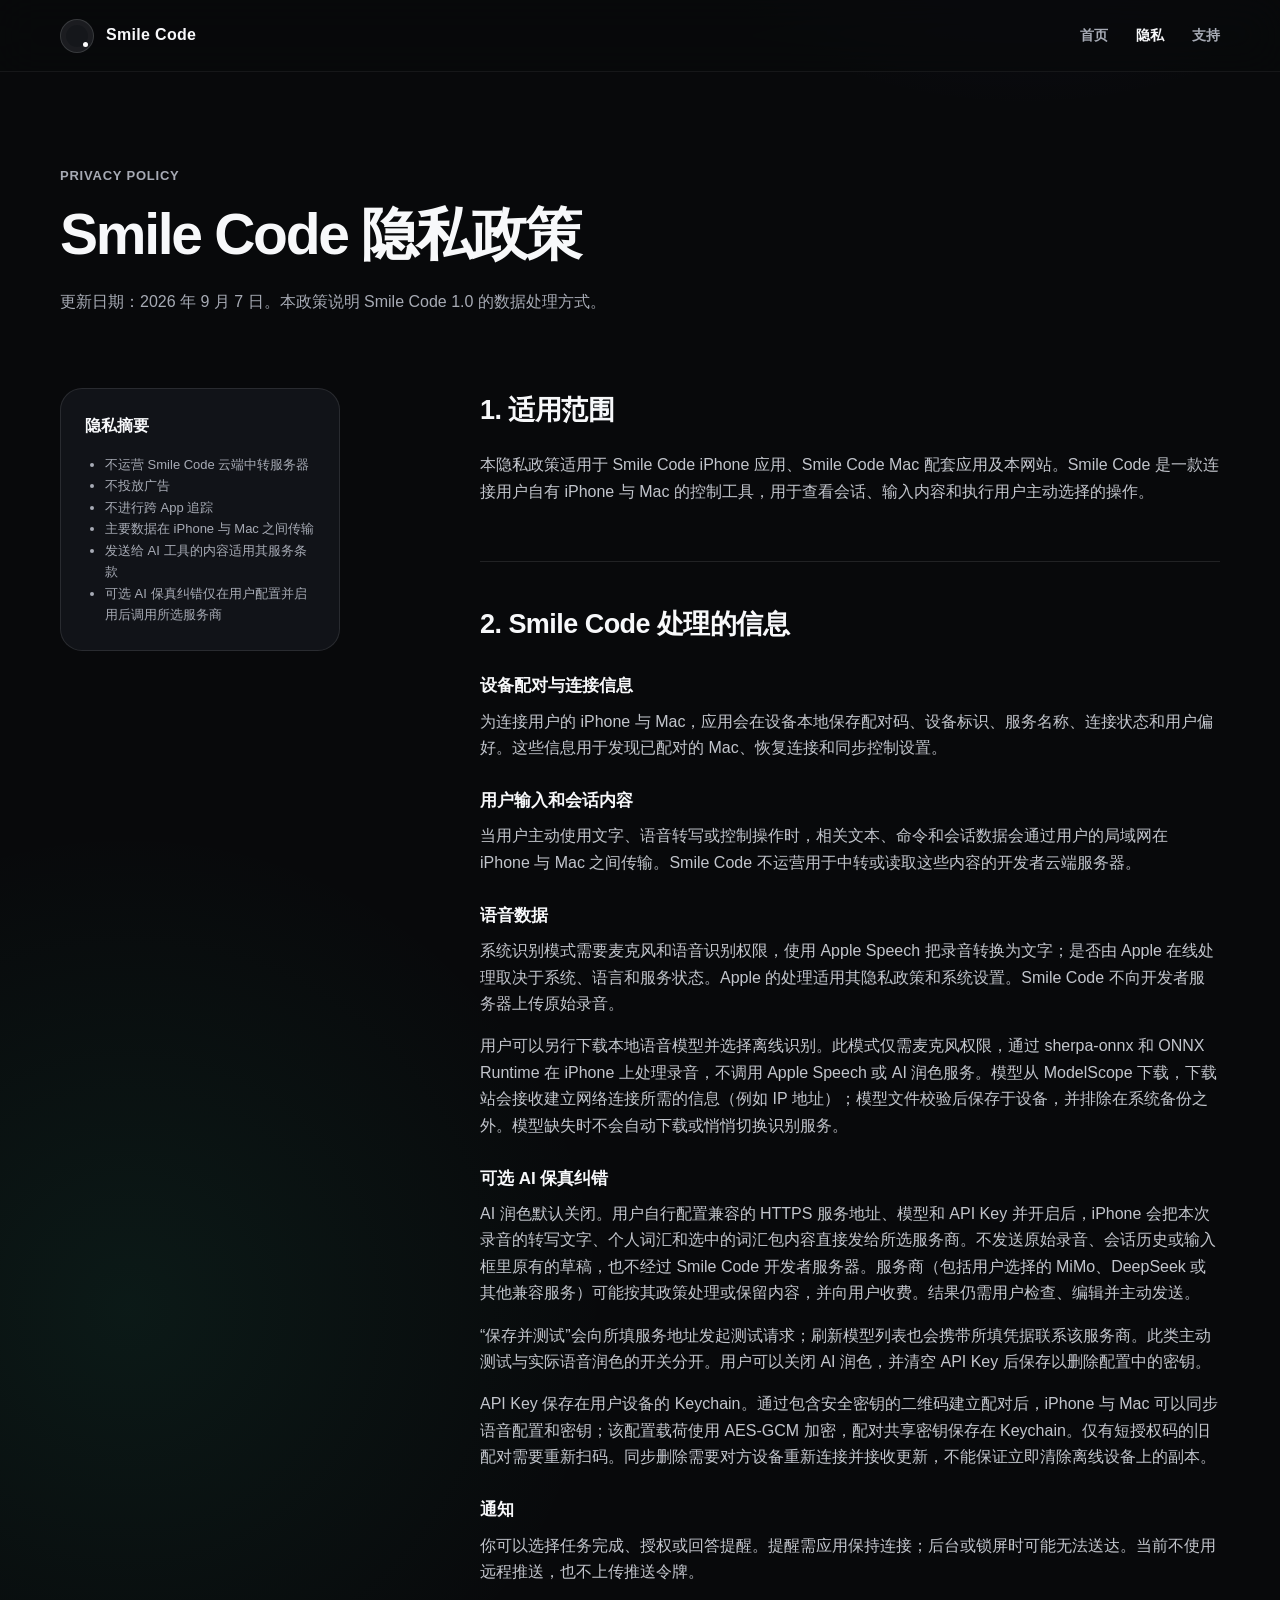
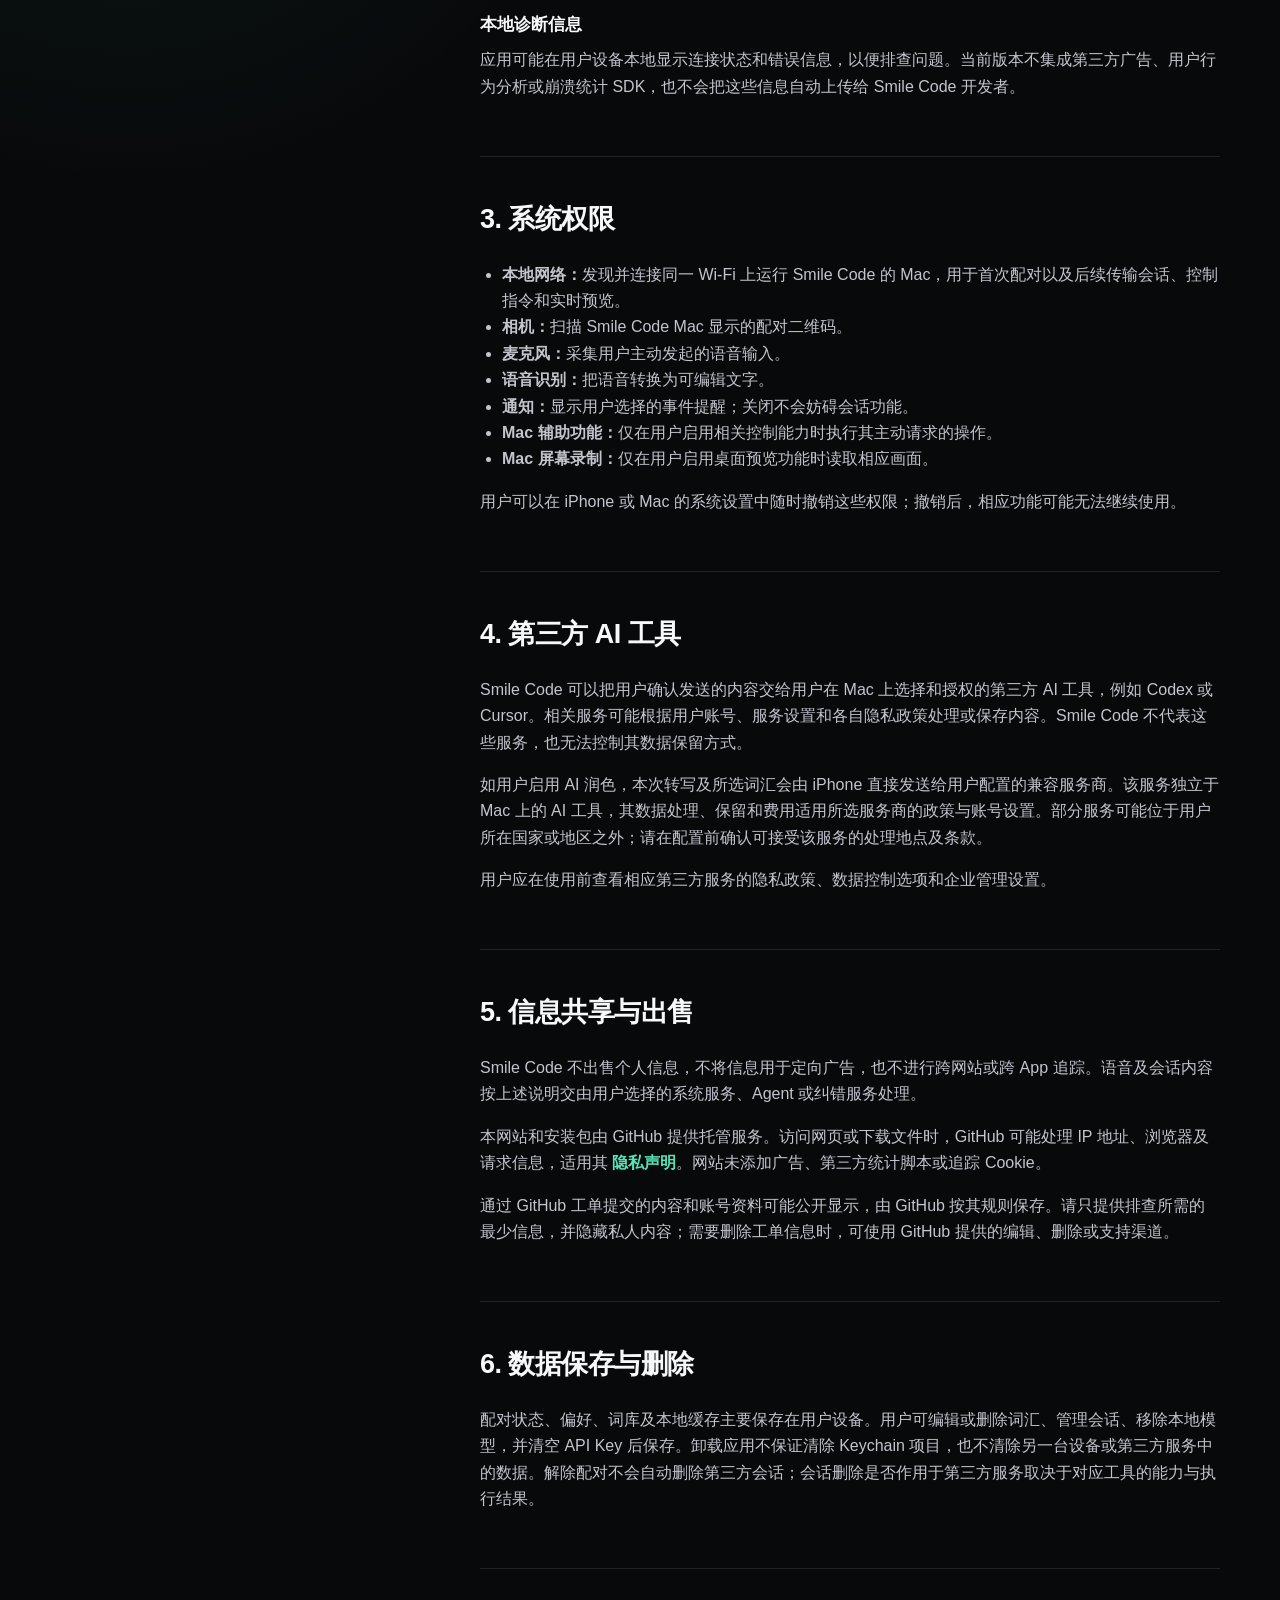
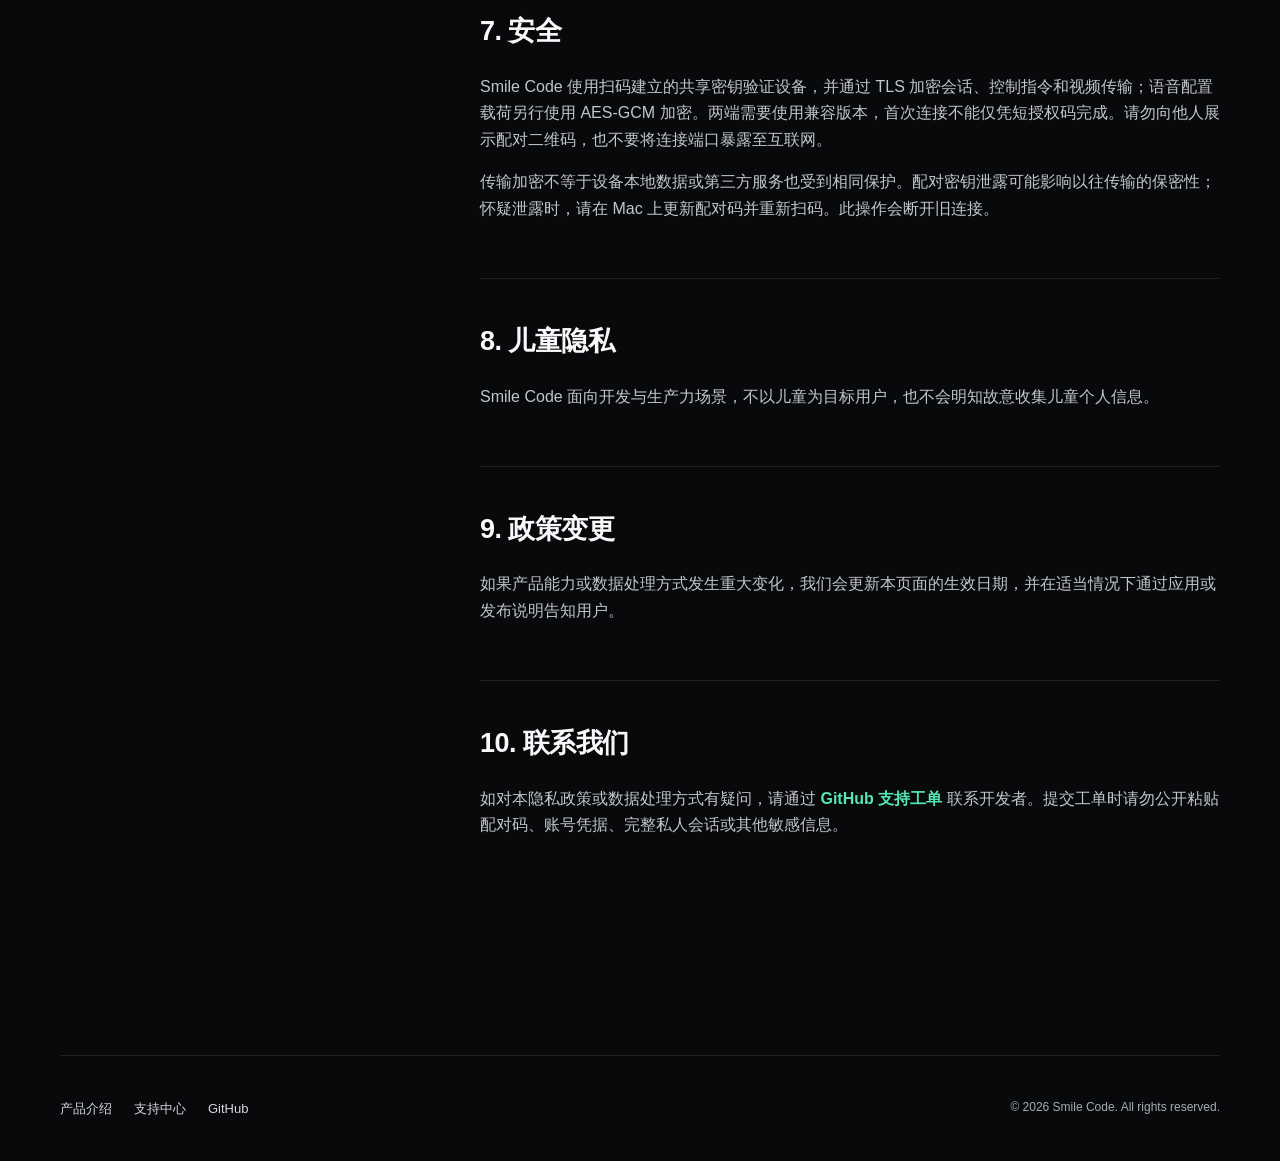
==== docs/privacy.html @ 8d77c3ab "Initialize website and installer distribution only" ====
<!doctype html>
<html lang="zh-CN">
<head>
  <meta charset="utf-8">
  <meta name="viewport" content="width=device-width, initial-scale=1">
  <meta name="description" content="Smile Code 隐私政策。">
  <meta name="theme-color" content="#0a0b0d">
  <title>隐私政策｜Smile Code</title>
  <link rel="stylesheet" href="./styles.css">
</head>
<body>
  <header class="site-header">
    <a class="brand" href="./" aria-label="Smile Code 首页">
      <span class="brand-mark" aria-hidden="true"><span></span></span>
      <span>Smile Code</span>
    </a>
    <nav aria-label="主要导航">
      <a href="./">首页</a>
      <a aria-current="page" href="./privacy.html">隐私</a>
      <a href="./support.html">支持</a>
    </nav>
  </header>

  <main class="document shell">
    <div class="document-heading">
      <span class="eyebrow">Privacy Policy</span>
      <h1>Smile Code 隐私政策</h1>
      <p>更新日期：2026 年 9 月 7 日。本政策说明 Smile Code 1.0 的数据处理方式。</p>
    </div>

    <div class="document-layout">
      <aside class="document-summary">
        <strong>隐私摘要</strong>
        <ul>
          <li>不运营 Smile Code 云端中转服务器</li>
          <li>不投放广告</li>
          <li>不进行跨 App 追踪</li>
          <li>主要数据在 iPhone 与 Mac 之间传输</li>
          <li>发送给 AI 工具的内容适用其服务条款</li>
          <li>可选 AI 保真纠错仅在用户配置并启用后调用所选服务商</li>
        </ul>
      </aside>

      <article class="document-content">
        <section>
          <h2>1. 适用范围</h2>
          <p>本隐私政策适用于 Smile Code iPhone 应用、Smile Code Mac 配套应用及本网站。Smile Code 是一款连接用户自有 iPhone 与 Mac 的控制工具，用于查看会话、输入内容和执行用户主动选择的操作。</p>
        </section>

        <section>
          <h2>2. Smile Code 处理的信息</h2>
          <h3>设备配对与连接信息</h3>
          <p>为连接用户的 iPhone 与 Mac，应用会在设备本地保存配对码、设备标识、服务名称、连接状态和用户偏好。这些信息用于发现已配对的 Mac、恢复连接和同步控制设置。</p>

          <h3>用户输入和会话内容</h3>
          <p>当用户主动使用文字、语音转写或控制操作时，相关文本、命令和会话数据会通过用户的局域网在 iPhone 与 Mac 之间传输。Smile Code 不运营用于中转或读取这些内容的开发者云端服务器。</p>

          <h3>语音数据</h3>
          <p>系统识别模式需要麦克风和语音识别权限，使用 Apple Speech 把录音转换为文字；是否由 Apple 在线处理取决于系统、语言和服务状态。Apple 的处理适用其隐私政策和系统设置。Smile Code 不向开发者服务器上传原始录音。</p>
          <p>用户可以另行下载本地语音模型并选择离线识别。此模式仅需麦克风权限，通过 sherpa-onnx 和 ONNX Runtime 在 iPhone 上处理录音，不调用 Apple Speech 或 AI 润色服务。模型从 ModelScope 下载，下载站会接收建立网络连接所需的信息（例如 IP 地址）；模型文件校验后保存于设备，并排除在系统备份之外。模型缺失时不会自动下载或悄悄切换识别服务。</p>

          <h3>可选 AI 保真纠错</h3>
          <p>AI 润色默认关闭。用户自行配置兼容的 HTTPS 服务地址、模型和 API Key 并开启后，iPhone 会把本次录音的转写文字、个人词汇和选中的词汇包内容直接发给所选服务商。不发送原始录音、会话历史或输入框里原有的草稿，也不经过 Smile Code 开发者服务器。服务商（包括用户选择的 MiMo、DeepSeek 或其他兼容服务）可能按其政策处理或保留内容，并向用户收费。结果仍需用户检查、编辑并主动发送。</p>
          <p>“保存并测试”会向所填服务地址发起测试请求；刷新模型列表也会携带所填凭据联系该服务商。此类主动测试与实际语音润色的开关分开。用户可以关闭 AI 润色，并清空 API Key 后保存以删除配置中的密钥。</p>
          <p>API Key 保存在用户设备的 Keychain。通过包含安全密钥的二维码建立配对后，iPhone 与 Mac 可以同步语音配置和密钥；该配置载荷使用 AES-GCM 加密，配对共享密钥保存在 Keychain。仅有短授权码的旧配对需要重新扫码。同步删除需要对方设备重新连接并接收更新，不能保证立即清除离线设备上的副本。</p>

          <h3>通知</h3>
          <p>你可以选择任务完成、授权或回答提醒。提醒需应用保持连接；后台或锁屏时可能无法送达。当前不使用远程推送，也不上传推送令牌。</p>

          <h3>本地诊断信息</h3>
          <p>应用可能在用户设备本地显示连接状态和错误信息，以便排查问题。当前版本不集成第三方广告、用户行为分析或崩溃统计 SDK，也不会把这些信息自动上传给 Smile Code 开发者。</p>
        </section>

        <section>
          <h2>3. 系统权限</h2>
          <ul>
            <li><strong>本地网络：</strong>发现并连接同一 Wi-Fi 上运行 Smile Code 的 Mac，用于首次配对以及后续传输会话、控制指令和实时预览。</li>
            <li><strong>相机：</strong>扫描 Smile Code Mac 显示的配对二维码。</li>
            <li><strong>麦克风：</strong>采集用户主动发起的语音输入。</li>
            <li><strong>语音识别：</strong>把语音转换为可编辑文字。</li>
            <li><strong>通知：</strong>显示用户选择的事件提醒；关闭不会妨碍会话功能。</li>
            <li><strong>Mac 辅助功能：</strong>仅在用户启用相关控制能力时执行其主动请求的操作。</li>
            <li><strong>Mac 屏幕录制：</strong>仅在用户启用桌面预览功能时读取相应画面。</li>
          </ul>
          <p>用户可以在 iPhone 或 Mac 的系统设置中随时撤销这些权限；撤销后，相应功能可能无法继续使用。</p>
        </section>

        <section>
          <h2>4. 第三方 AI 工具</h2>
          <p>Smile Code 可以把用户确认发送的内容交给用户在 Mac 上选择和授权的第三方 AI 工具，例如 Codex 或 Cursor。相关服务可能根据用户账号、服务设置和各自隐私政策处理或保存内容。Smile Code 不代表这些服务，也无法控制其数据保留方式。</p>
          <p>如用户启用 AI 润色，本次转写及所选词汇会由 iPhone 直接发送给用户配置的兼容服务商。该服务独立于 Mac 上的 AI 工具，其数据处理、保留和费用适用所选服务商的政策与账号设置。部分服务可能位于用户所在国家或地区之外；请在配置前确认可接受该服务的处理地点及条款。</p>
          <p>用户应在使用前查看相应第三方服务的隐私政策、数据控制选项和企业管理设置。</p>
        </section>

        <section>
          <h2>5. 信息共享与出售</h2>
          <p>Smile Code 不出售个人信息，不将信息用于定向广告，也不进行跨网站或跨 App 追踪。语音及会话内容按上述说明交由用户选择的系统服务、Agent 或纠错服务处理。</p>
          <p>本网站和安装包由 GitHub 提供托管服务。访问网页或下载文件时，GitHub 可能处理 IP 地址、浏览器及请求信息，适用其 <a href="https://docs.github.com/en/site-policy/privacy-policies/github-general-privacy-statement">隐私声明</a>。网站未添加广告、第三方统计脚本或追踪 Cookie。</p>
          <p>通过 GitHub 工单提交的内容和账号资料可能公开显示，由 GitHub 按其规则保存。请只提供排查所需的最少信息，并隐藏私人内容；需要删除工单信息时，可使用 GitHub 提供的编辑、删除或支持渠道。</p>
        </section>

        <section>
          <h2>6. 数据保存与删除</h2>
          <p>配对状态、偏好、词库及本地缓存主要保存在用户设备。用户可编辑或删除词汇、管理会话、移除本地模型，并清空 API Key 后保存。卸载应用不保证清除 Keychain 项目，也不清除另一台设备或第三方服务中的数据。解除配对不会自动删除第三方会话；会话删除是否作用于第三方服务取决于对应工具的能力与执行结果。</p>
        </section>

        <section>
          <h2>7. 安全</h2>
          <p>Smile Code 使用扫码建立的共享密钥验证设备，并通过 TLS 加密会话、控制指令和视频传输；语音配置载荷另行使用 AES-GCM 加密。两端需要使用兼容版本，首次连接不能仅凭短授权码完成。请勿向他人展示配对二维码，也不要将连接端口暴露至互联网。</p>
          <p>传输加密不等于设备本地数据或第三方服务也受到相同保护。配对密钥泄露可能影响以往传输的保密性；怀疑泄露时，请在 Mac 上更新配对码并重新扫码。此操作会断开旧连接。</p>
        </section>

        <section>
          <h2>8. 儿童隐私</h2>
          <p>Smile Code 面向开发与生产力场景，不以儿童为目标用户，也不会明知故意收集儿童个人信息。</p>
        </section>

        <section>
          <h2>9. 政策变更</h2>
          <p>如果产品能力或数据处理方式发生重大变化，我们会更新本页面的生效日期，并在适当情况下通过应用或发布说明告知用户。</p>
        </section>

        <section>
          <h2>10. 联系我们</h2>
          <p>如对本隐私政策或数据处理方式有疑问，请通过 <a href="https://github.com/TanHuoo/SmileVibe/issues/new">GitHub 支持工单</a> 联系开发者。提交工单时请勿公开粘贴配对码、账号凭据、完整私人会话或其他敏感信息。</p>
        </section>
      </article>
    </div>
  </main>

  <footer class="site-footer shell compact-footer">
    <div class="footer-links">
      <a href="./">产品介绍</a>
      <a href="./support.html">支持中心</a>
      <a href="https://github.com/TanHuoo/SmileVibe">GitHub</a>
    </div>
    <p class="copyright">© 2026 Smile Code. All rights reserved.</p>
  </footer>
</body>
</html>
---- docs/styles.css ----
:root {
  color-scheme: dark;
  --bg: #08090b;
  --surface: #111318;
  --surface-strong: #171a20;
  --line: rgba(255, 255, 255, 0.10);
  --text: #f7f8fa;
  --muted: #a7abb5;
  --accent: #55e5b5;
  --accent-strong: #2fcf99;
  --violet: #8b6cff;
  --max-width: 1160px;
}

* {
  box-sizing: border-box;
}

html {
  scroll-behavior: smooth;
}

body {
  margin: 0;
  min-width: 320px;
  background:
    radial-gradient(circle at 80% -10%, rgba(101, 76, 255, 0.16), transparent 34rem),
    radial-gradient(circle at 10% 30%, rgba(52, 220, 167, 0.08), transparent 30rem),
    var(--bg);
  color: var(--text);
  font-family: -apple-system, BlinkMacSystemFont, "SF Pro Display", "PingFang SC", "Helvetica Neue", sans-serif;
  line-height: 1.65;
  -webkit-font-smoothing: antialiased;
}

a {
  color: inherit;
  text-decoration: none;
}

a:focus-visible,
button:focus-visible,
summary:focus-visible {
  outline: 3px solid rgba(85, 229, 181, 0.65);
  outline-offset: 4px;
}

.shell {
  width: min(calc(100% - 40px), var(--max-width));
  margin-inline: auto;
}

.site-header {
  position: sticky;
  z-index: 20;
  top: 0;
  display: flex;
  align-items: center;
  justify-content: space-between;
  min-height: 72px;
  padding: 0 max(24px, calc((100vw - var(--max-width)) / 2));
  border-bottom: 1px solid rgba(255, 255, 255, 0.06);
  background: rgba(8, 9, 11, 0.78);
  backdrop-filter: blur(20px) saturate(140%);
}

.brand {
  display: inline-flex;
  align-items: center;
  gap: 12px;
  font-size: 16px;
  font-weight: 760;
  letter-spacing: 0.02em;
}

.brand-mark {
  position: relative;
  width: 34px;
  height: 34px;
  border: 1px solid rgba(255, 255, 255, 0.15);
  border-radius: 50%;
  background: #15171b;
  box-shadow: inset 0 0 0 5px rgba(255, 255, 255, 0.025);
}

.brand-mark span {
  position: absolute;
  right: 5px;
  bottom: 5px;
  width: 5px;
  height: 5px;
  border-radius: 50%;
  background: white;
}

nav {
  display: flex;
  align-items: center;
  gap: 28px;
}

nav a {
  color: var(--muted);
  font-size: 14px;
  font-weight: 620;
}

nav a:hover,
nav a[aria-current="page"] {
  color: var(--text);
}

.hero {
  display: grid;
  grid-template-columns: minmax(0, 1.1fr) minmax(360px, 0.9fr);
  align-items: center;
  gap: 8vw;
  min-height: calc(100vh - 72px);
  padding-block: 90px;
}

.eyebrow {
  display: inline-flex;
  align-items: center;
  gap: 9px;
  color: var(--muted);
  font-size: 13px;
  font-weight: 720;
  letter-spacing: 0.06em;
  text-transform: uppercase;
}

.status-dot {
  width: 8px;
  height: 8px;
  border-radius: 50%;
  background: var(--accent);
  box-shadow: 0 0 20px var(--accent);
}

h1,
h2,
h3,
p {
  margin-top: 0;
}

.hero h1 {
  margin: 28px 0 26px;
  font-size: clamp(44px, 5.3vw, 72px);
  line-height: 1.04;
  letter-spacing: -0.055em;
}

.hero h1 span {
  display: block;
}

.hero h1 .hero-line {
  color: var(--text);
  white-space: nowrap;
}

.hero h1 .hero-accent {
  background: linear-gradient(110deg, #ffffff 15%, #9fa5ff 48%, #55e5b5 90%);
  -webkit-background-clip: text;
  background-clip: text;
  color: transparent;
}

.lead {
  max-width: 650px;
  color: #c4c7cf;
  font-size: clamp(18px, 2.2vw, 23px);
  line-height: 1.65;
}

.actions {
  display: flex;
  flex-wrap: wrap;
  gap: 12px;
  margin: 36px 0 28px;
}

.button {
  display: inline-flex;
  min-height: 48px;
  align-items: center;
  justify-content: center;
  padding: 0 22px;
  border: 1px solid var(--line);
  border-radius: 999px;
  font-size: 14px;
  font-weight: 750;
  transition: transform 160ms ease, background 160ms ease, border-color 160ms ease;
}

.button:hover {
  transform: translateY(-2px);
}

.button.primary {
  border-color: var(--accent);
  background: var(--accent);
  color: #06110d;
}

.button.primary:hover {
  background: #76efc9;
}

.button.secondary {
  background: rgba(255, 255, 255, 0.045);
}

.button.secondary:hover {
  border-color: rgba(255, 255, 255, 0.24);
  background: rgba(255, 255, 255, 0.075);
}

.requirements {
  display: flex;
  flex-wrap: wrap;
  gap: 10px;
}

.requirements span {
  padding: 6px 11px;
  border: 1px solid var(--line);
  border-radius: 999px;
  color: var(--muted);
  font-size: 12px;
}

.controller-visual {
  position: relative;
  display: grid;
  min-height: 620px;
  overflow: hidden;
  place-items: center;
}

.controller-visual::before {
  position: absolute;
  width: 460px;
  height: 460px;
  border-radius: 50%;
  background: rgba(85, 229, 181, 0.12);
  content: "";
  filter: blur(90px);
}

.screen-card {
  position: absolute;
  z-index: 3;
  top: 26px;
  width: min(100%, 380px);
  min-height: 178px;
  padding: 30px;
  border: 1px solid rgba(255, 255, 255, 0.13);
  border-radius: 44px;
  background:
    radial-gradient(circle at 80% 20%, rgba(91, 74, 210, 0.35), transparent 55%),
    #08090c;
  box-shadow: 0 35px 90px rgba(0, 0, 0, 0.48);
}

.screen-label {
  display: block;
  margin-bottom: 13px;
  color: var(--accent);
  font-size: 11px;
  font-weight: 800;
  letter-spacing: 0.22em;
}

.screen-card strong {
  display: block;
  font-size: 25px;
}

.screen-card p {
  margin: 21px 0 0;
  padding: 13px 18px;
  border: 1px solid rgba(255, 255, 255, 0.08);
  border-radius: 999px;
  background: rgba(255, 255, 255, 0.08);
  color: #aeb2bd;
}

.wheel {
  position: absolute;
  right: 50%;
  bottom: 30px;
  width: 390px;
  max-width: 92vw;
  aspect-ratio: 1;
  transform: translateX(50%);
  border: 1px solid rgba(255, 255, 255, 0.13);
  border-radius: 50%;
  background:
    radial-gradient(circle at 35% 25%, rgba(255, 255, 255, 0.055), transparent 42%),
    #15171a;
  box-shadow: 0 38px 90px rgba(0, 0, 0, 0.52), inset 0 0 0 1px rgba(255, 255, 255, 0.025);
}

.wheel-label {
  position: absolute;
  top: 19%;
  left: 50%;
  transform: translateX(-50%);
  font-size: 18px;
  font-weight: 820;
  letter-spacing: 0.08em;
}

.wheel-key,
.wheel-center {
  position: absolute;
  display: grid;
  place-items: center;
}

.wheel-key {
  width: 52px;
  height: 52px;
  border-radius: 50%;
  background: rgba(0, 0, 0, 0.24);
  font-size: 34px;
  font-weight: 500;
}

.key-top {
  top: 31%;
  left: 50%;
  transform: translateX(-50%);
}

.key-left {
  top: 49%;
  left: 16%;
}

.key-right {
  top: 49%;
  right: 16%;
}

.key-bottom {
  bottom: 11%;
  left: 50%;
  transform: translateX(-50%) rotate(-8deg);
  background: transparent;
  font-size: 31px;
}

.wheel-center {
  top: 50%;
  left: 50%;
  width: 116px;
  height: 116px;
  transform: translate(-50%, -36%);
  border-radius: 50%;
  background: #030405;
  box-shadow: 0 12px 28px rgba(0, 0, 0, 0.5);
  font-size: 46px;
}

.wheel-dot {
  position: absolute;
  right: 12%;
  bottom: 22%;
  width: 7px;
  height: 7px;
  border-radius: 50%;
  background: white;
}

.section {
  padding-block: 110px;
}

.section-heading {
  max-width: 720px;
  margin-bottom: 48px;
}

.section h2,
.cta h2,
.document-heading h1 {
  margin: 15px 0 0;
  font-size: clamp(34px, 4.7vw, 57px);
  line-height: 1.12;
  letter-spacing: -0.04em;
}

.feature-grid {
  display: grid;
  grid-template-columns: repeat(2, minmax(0, 1fr));
  gap: 16px;
}

.feature-card,
.support-card {
  min-height: 260px;
  padding: 32px;
  border: 1px solid var(--line);
  border-radius: 28px;
  background: linear-gradient(145deg, rgba(255, 255, 255, 0.055), rgba(255, 255, 255, 0.022));
}

.feature-icon {
  display: grid;
  width: 50px;
  height: 50px;
  margin-bottom: 44px;
  place-items: center;
  border-radius: 16px;
  background: rgba(85, 229, 181, 0.12);
  color: var(--accent);
  font-weight: 800;
}

.feature-card h3 {
  margin-bottom: 10px;
  font-size: 23px;
}

.feature-card p,
.support-card p,
.section-copy {
  color: var(--muted);
}

.split-section {
  display: grid;
  grid-template-columns: minmax(0, 0.9fr) minmax(420px, 1.1fr);
  align-items: center;
  gap: 8vw;
}

.section-copy {
  margin: 28px 0;
  font-size: 18px;
}

.text-link,
.support-card a,
.document-content a {
  color: var(--accent);
  font-weight: 680;
}

.flow-card {
  display: grid;
  grid-template-columns: 1fr auto 1fr auto 1fr;
  align-items: center;
  padding: 42px;
  border: 1px solid var(--line);
  border-radius: 32px;
  background: var(--surface);
}

.flow-node {
  display: grid;
  min-height: 86px;
  place-items: center;
  border: 1px solid rgba(255, 255, 255, 0.12);
  border-radius: 22px;
  background: rgba(255, 255, 255, 0.045);
  font-weight: 760;
}

.flow-line {
  width: 62px;
  height: 1px;
  background: linear-gradient(90deg, rgba(255, 255, 255, 0.14), var(--accent), rgba(255, 255, 255, 0.14));
}

.flow-line span {
  display: block;
  width: 80px;
  transform: translate(-9px, -28px);
  color: var(--muted);
  font-size: 10px;
  text-align: center;
}

.gallery {
  display: grid;
  grid-template-columns: repeat(2, minmax(0, 1fr));
  gap: 18px;
}

.gallery figure {
  overflow: hidden;
  margin: 0;
  padding: 26px 26px 0;
  border: 1px solid var(--line);
  border-radius: 32px;
  background: linear-gradient(160deg, #202329, #101216);
  text-align: center;
}

.gallery img {
  display: block;
  width: min(100%, 350px);
  height: 620px;
  margin-inline: auto;
  object-fit: cover;
  object-position: top;
  border-radius: 40px 40px 0 0;
  box-shadow: 0 30px 70px rgba(0, 0, 0, 0.45);
}

.gallery figcaption {
  padding: 20px;
  color: var(--muted);
  font-size: 13px;
}

.cta {
  display: flex;
  align-items: center;
  justify-content: space-between;
  gap: 30px;
  margin-block: 90px 120px;
  padding: 46px;
  border: 1px solid rgba(85, 229, 181, 0.24);
  border-radius: 32px;
  background: linear-gradient(125deg, rgba(85, 229, 181, 0.10), rgba(139, 108, 255, 0.10));
}

.cta h2 {
  max-width: 700px;
  font-size: clamp(28px, 4vw, 46px);
}

.site-footer {
  display: grid;
  grid-template-columns: 1fr auto;
  gap: 18px 40px;
  padding-block: 42px;
  border-top: 1px solid var(--line);
}

.site-footer p {
  margin-bottom: 0;
  color: var(--muted);
  font-size: 12px;
}

.footer-links {
  display: flex;
  flex-wrap: wrap;
  gap: 22px;
  color: #d4d6dc;
  font-size: 13px;
}

.disclaimer {
  max-width: 760px;
}

.copyright {
  text-align: right;
}

.document {
  padding-block: 90px 120px;
}

.document-heading {
  max-width: 820px;
  margin-bottom: 72px;
}

.document-heading > p {
  margin-top: 22px;
  color: var(--muted);
}

.support-heading .button {
  margin-top: 22px;
}

.document-layout {
  display: grid;
  grid-template-columns: 280px minmax(0, 740px);
  align-items: start;
  justify-content: space-between;
  gap: 60px;
}

.document-summary {
  position: sticky;
  top: 100px;
  padding: 24px;
  border: 1px solid var(--line);
  border-radius: 22px;
  background: var(--surface);
}

.document-summary ul {
  margin: 15px 0 0;
  padding-left: 20px;
  color: var(--muted);
  font-size: 13px;
}

.document-content section {
  padding: 0 0 40px;
  margin-bottom: 40px;
  border-bottom: 1px solid var(--line);
}

.document-content section:last-child {
  border-bottom: 0;
}

.document-content h2 {
  margin-bottom: 20px;
  font-size: 27px;
  letter-spacing: -0.02em;
}

.document-content h3 {
  margin: 26px 0 8px;
  font-size: 17px;
}

.document-content p,
.document-content li {
  color: #c2c5cc;
}

.document-content ul {
  padding-left: 22px;
}

.compact-footer {
  display: flex;
  justify-content: space-between;
}

.support-grid {
  display: grid;
  grid-template-columns: repeat(3, minmax(0, 1fr));
  gap: 16px;
  margin-bottom: 110px;
}

.support-card > span {
  color: var(--accent);
  font-size: 12px;
  font-weight: 800;
}

.support-card h2 {
  margin: 58px 0 14px;
  font-size: 22px;
}

.faq {
  max-width: 900px;
  margin-inline: auto;
}

.faq details {
  border-top: 1px solid var(--line);
}

.faq details:last-child {
  border-bottom: 1px solid var(--line);
}

.faq summary {
  padding: 25px 4px;
  cursor: pointer;
  font-size: 17px;
  font-weight: 680;
  list-style: none;
}

.faq summary::-webkit-details-marker {
  display: none;
}

.faq summary::after {
  float: right;
  color: var(--accent);
  content: "+";
  font-size: 24px;
  font-weight: 400;
}

.faq details[open] summary::after {
  content: "−";
}

.faq details div {
  max-width: 760px;
  padding: 0 4px 24px;
  color: var(--muted);
}

.contact-panel {
  display: flex;
  align-items: center;
  justify-content: space-between;
  gap: 40px;
  margin-top: 110px;
  padding: 42px;
  border: 1px solid var(--line);
  border-radius: 30px;
  background: var(--surface);
}

.contact-panel h2 {
  margin: 13px 0 20px;
  font-size: 30px;
}

.contact-panel li,
.contact-panel p {
  color: var(--muted);
}

@media (max-width: 900px) {
  .hero {
    grid-template-columns: 1fr;
    padding-top: 70px;
  }

  .controller-visual {
    min-height: 590px;
  }

  .split-section,
  .document-layout {
    grid-template-columns: 1fr;
  }

  .document-summary {
    position: static;
  }

  .support-grid {
    grid-template-columns: 1fr;
  }

  .support-card {
    min-height: 220px;
  }

  .support-card h2 {
    margin-top: 34px;
  }
}

@media (max-width: 680px) {
  .site-header {
    padding-inline: 20px;
  }

  nav {
    gap: 16px;
  }

  nav a:first-child {
    display: none;
  }

  .shell {
    width: min(calc(100% - 28px), var(--max-width));
  }

  .hero {
    min-height: 0;
    padding-block: 64px;
  }

  .hero h1 {
    font-size: 44px;
  }

  .hero h1 .hero-line {
    white-space: normal;
  }

  .feature-grid,
  .gallery {
    grid-template-columns: 1fr;
  }

  .flow-card {
    grid-template-columns: 1fr;
    gap: 12px;
    padding: 26px;
  }

  .flow-line {
    width: 1px;
    height: 35px;
    margin-inline: auto;
    background: linear-gradient(rgba(255, 255, 255, 0.14), var(--accent), rgba(255, 255, 255, 0.14));
  }

  .flow-line span {
    width: 90px;
    transform: translate(-44px, 8px);
  }

  .gallery img {
    height: 580px;
  }

  .cta,
  .contact-panel {
    align-items: flex-start;
    flex-direction: column;
    padding: 30px;
  }

  .site-footer,
  .compact-footer {
    display: flex;
    flex-direction: column;
  }

  .copyright {
    text-align: left;
  }

  .document {
    padding-top: 64px;
  }
}

@media (prefers-reduced-motion: reduce) {
  html {
    scroll-behavior: auto;
  }

  *,
  *::before,
  *::after {
    scroll-behavior: auto !important;
    transition: none !important;
  }
}
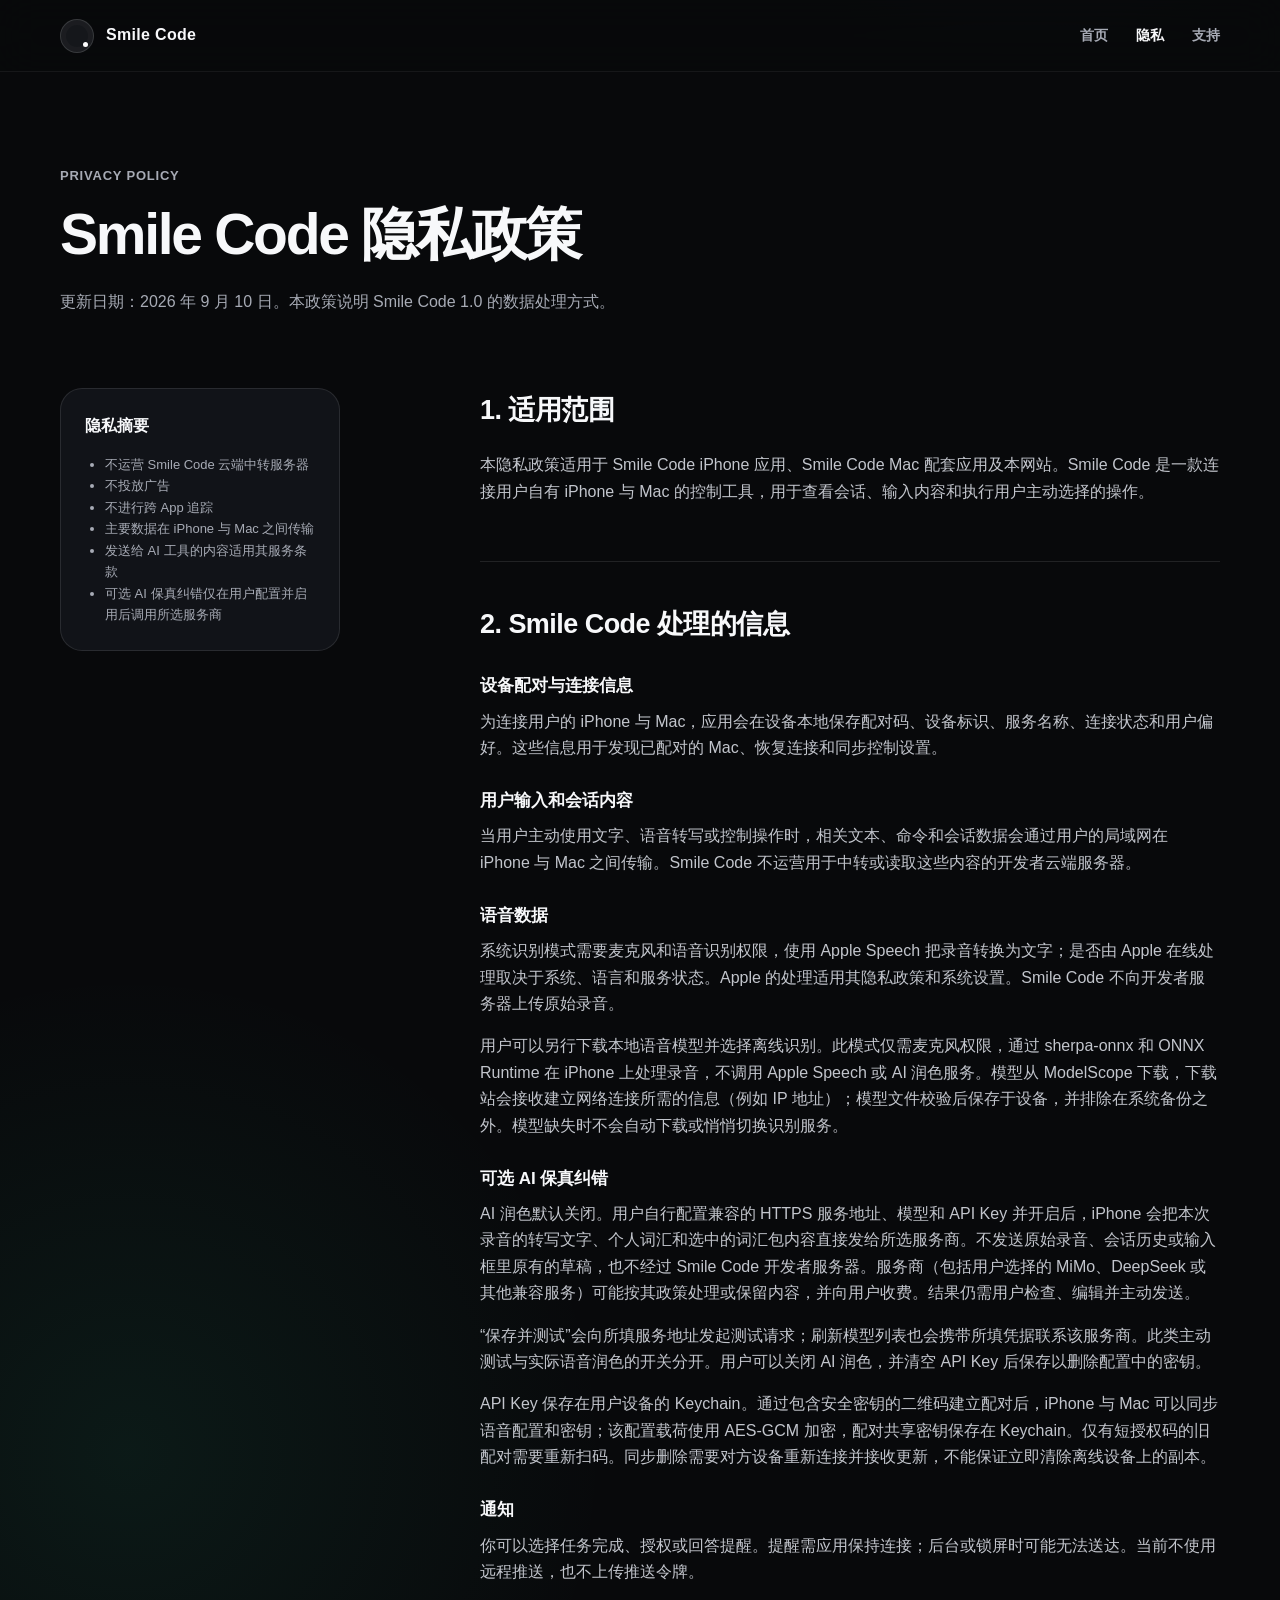
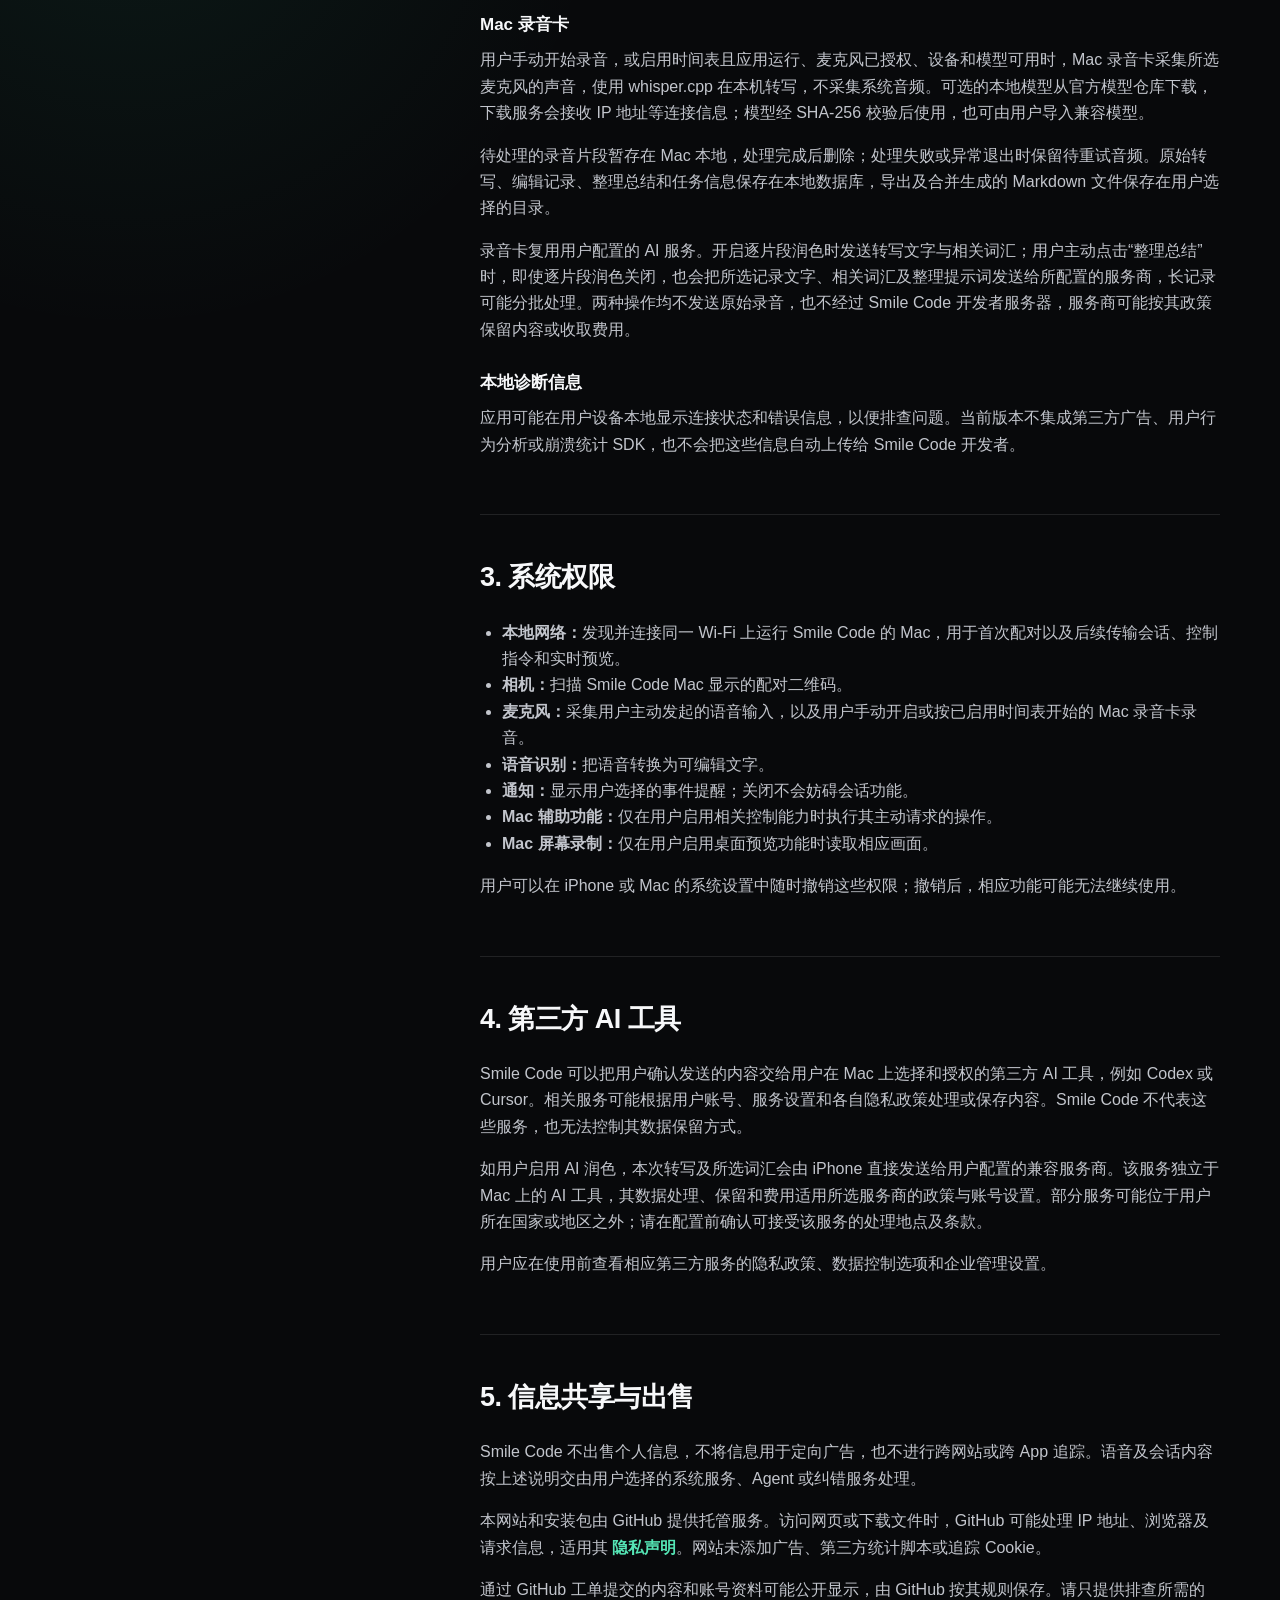
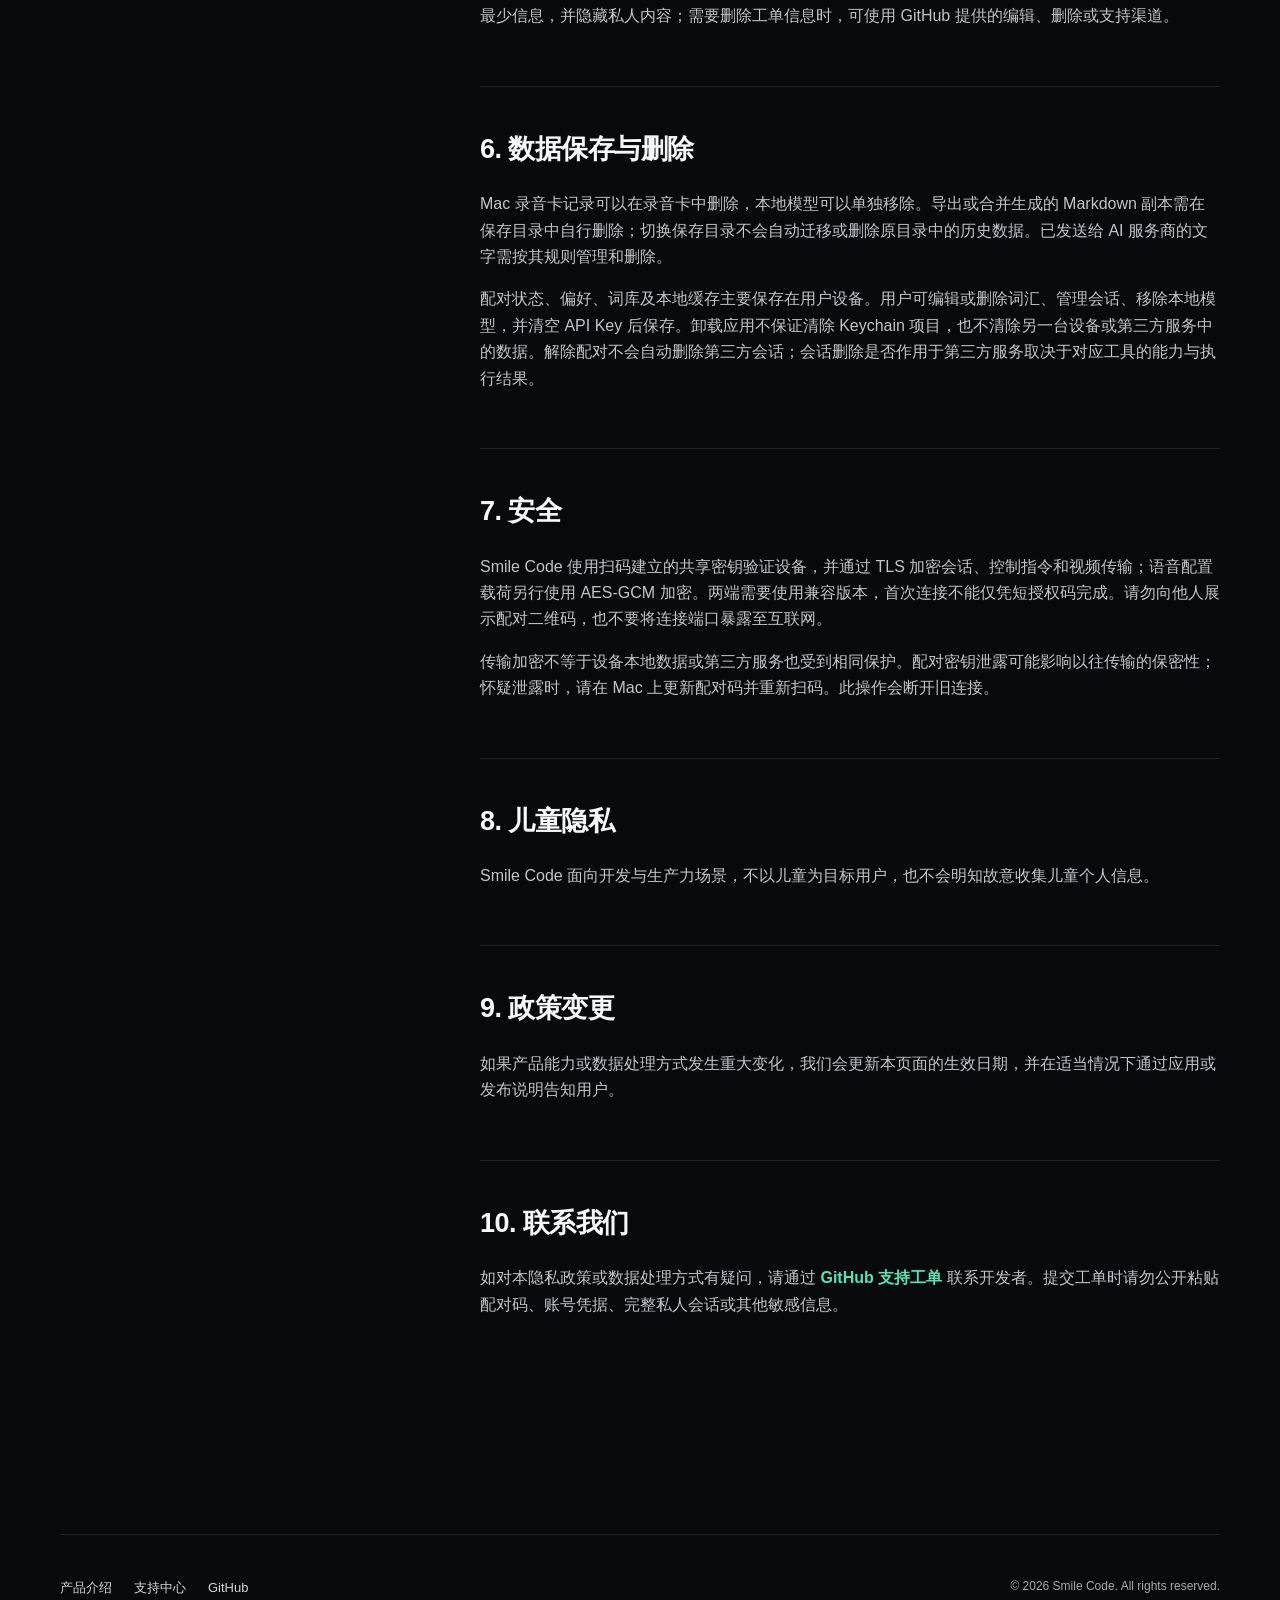
==== commit 8a8b6f75: "Publish Mac recording-card download and data-handling notes" ====
--- a/docs/privacy.html
+++ b/docs/privacy.html
@@ -25,7 +25,7 @@
     <div class="document-heading">
       <span class="eyebrow">Privacy Policy</span>
       <h1>Smile Code 隐私政策</h1>
-      <p>更新日期：2026 年 9 月 7 日。本政策说明 Smile Code 1.0 的数据处理方式。</p>
+      <p>更新日期：2026 年 9 月 10 日。本政策说明 Smile Code 1.0 的数据处理方式。</p>
     </div>
 
     <div class="document-layout">
@@ -67,6 +67,10 @@
           <h3>通知</h3>
           <p>你可以选择任务完成、授权或回答提醒。提醒需应用保持连接；后台或锁屏时可能无法送达。当前不使用远程推送，也不上传推送令牌。</p>
 
+          <h3>Mac 录音卡</h3>
+          <p>用户手动开始录音，或启用时间表且应用运行、麦克风已授权、设备和模型可用时，Mac 录音卡采集所选麦克风的声音，使用 whisper.cpp 在本机转写，不采集系统音频。可选的本地模型从官方模型仓库下载，下载服务会接收 IP 地址等连接信息；模型经 SHA-256 校验后使用，也可由用户导入兼容模型。</p>
+          <p>待处理的录音片段暂存在 Mac 本地，处理完成后删除；处理失败或异常退出时保留待重试音频。原始转写、编辑记录、整理总结和任务信息保存在本地数据库，导出及合并生成的 Markdown 文件保存在用户选择的目录。</p>
+          <p>录音卡复用用户配置的 AI 服务。开启逐片段润色时发送转写文字与相关词汇；用户主动点击“整理总结”时，即使逐片段润色关闭，也会把所选记录文字、相关词汇及整理提示词发送给所配置的服务商，长记录可能分批处理。两种操作均不发送原始录音，也不经过 Smile Code 开发者服务器，服务商可能按其政策保留内容或收取费用。</p>
           <h3>本地诊断信息</h3>
           <p>应用可能在用户设备本地显示连接状态和错误信息，以便排查问题。当前版本不集成第三方广告、用户行为分析或崩溃统计 SDK，也不会把这些信息自动上传给 Smile Code 开发者。</p>
         </section>
@@ -76,7 +80,7 @@
           <ul>
             <li><strong>本地网络：</strong>发现并连接同一 Wi-Fi 上运行 Smile Code 的 Mac，用于首次配对以及后续传输会话、控制指令和实时预览。</li>
             <li><strong>相机：</strong>扫描 Smile Code Mac 显示的配对二维码。</li>
-            <li><strong>麦克风：</strong>采集用户主动发起的语音输入。</li>
+            <li><strong>麦克风：</strong>采集用户主动发起的语音输入，以及用户手动开启或按已启用时间表开始的 Mac 录音卡录音。</li>
             <li><strong>语音识别：</strong>把语音转换为可编辑文字。</li>
             <li><strong>通知：</strong>显示用户选择的事件提醒；关闭不会妨碍会话功能。</li>
             <li><strong>Mac 辅助功能：</strong>仅在用户启用相关控制能力时执行其主动请求的操作。</li>
@@ -101,6 +105,7 @@
 
         <section>
           <h2>6. 数据保存与删除</h2>
+          <p>Mac 录音卡记录可以在录音卡中删除，本地模型可以单独移除。导出或合并生成的 Markdown 副本需在保存目录中自行删除；切换保存目录不会自动迁移或删除原目录中的历史数据。已发送给 AI 服务商的文字需按其规则管理和删除。</p>
           <p>配对状态、偏好、词库及本地缓存主要保存在用户设备。用户可编辑或删除词汇、管理会话、移除本地模型，并清空 API Key 后保存。卸载应用不保证清除 Keychain 项目，也不清除另一台设备或第三方服务中的数据。解除配对不会自动删除第三方会话；会话删除是否作用于第三方服务取决于对应工具的能力与执行结果。</p>
         </section>
 
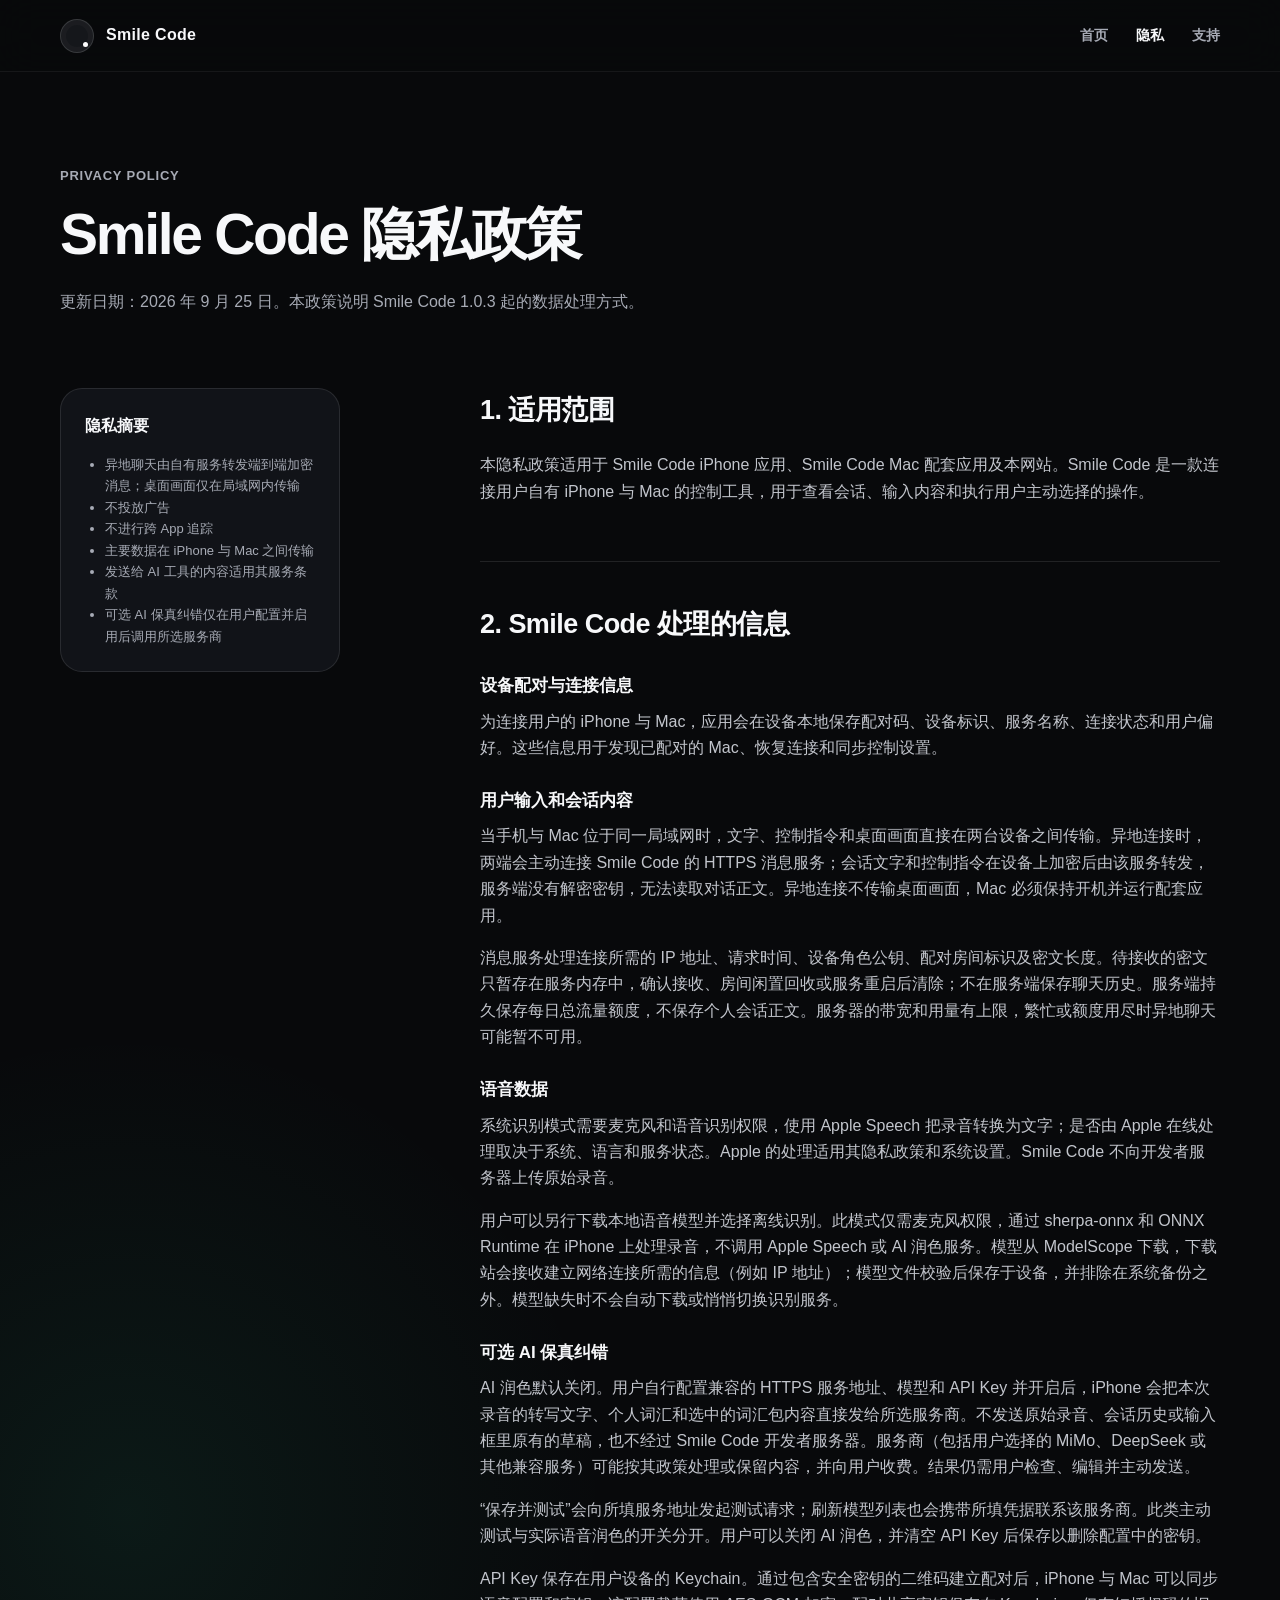
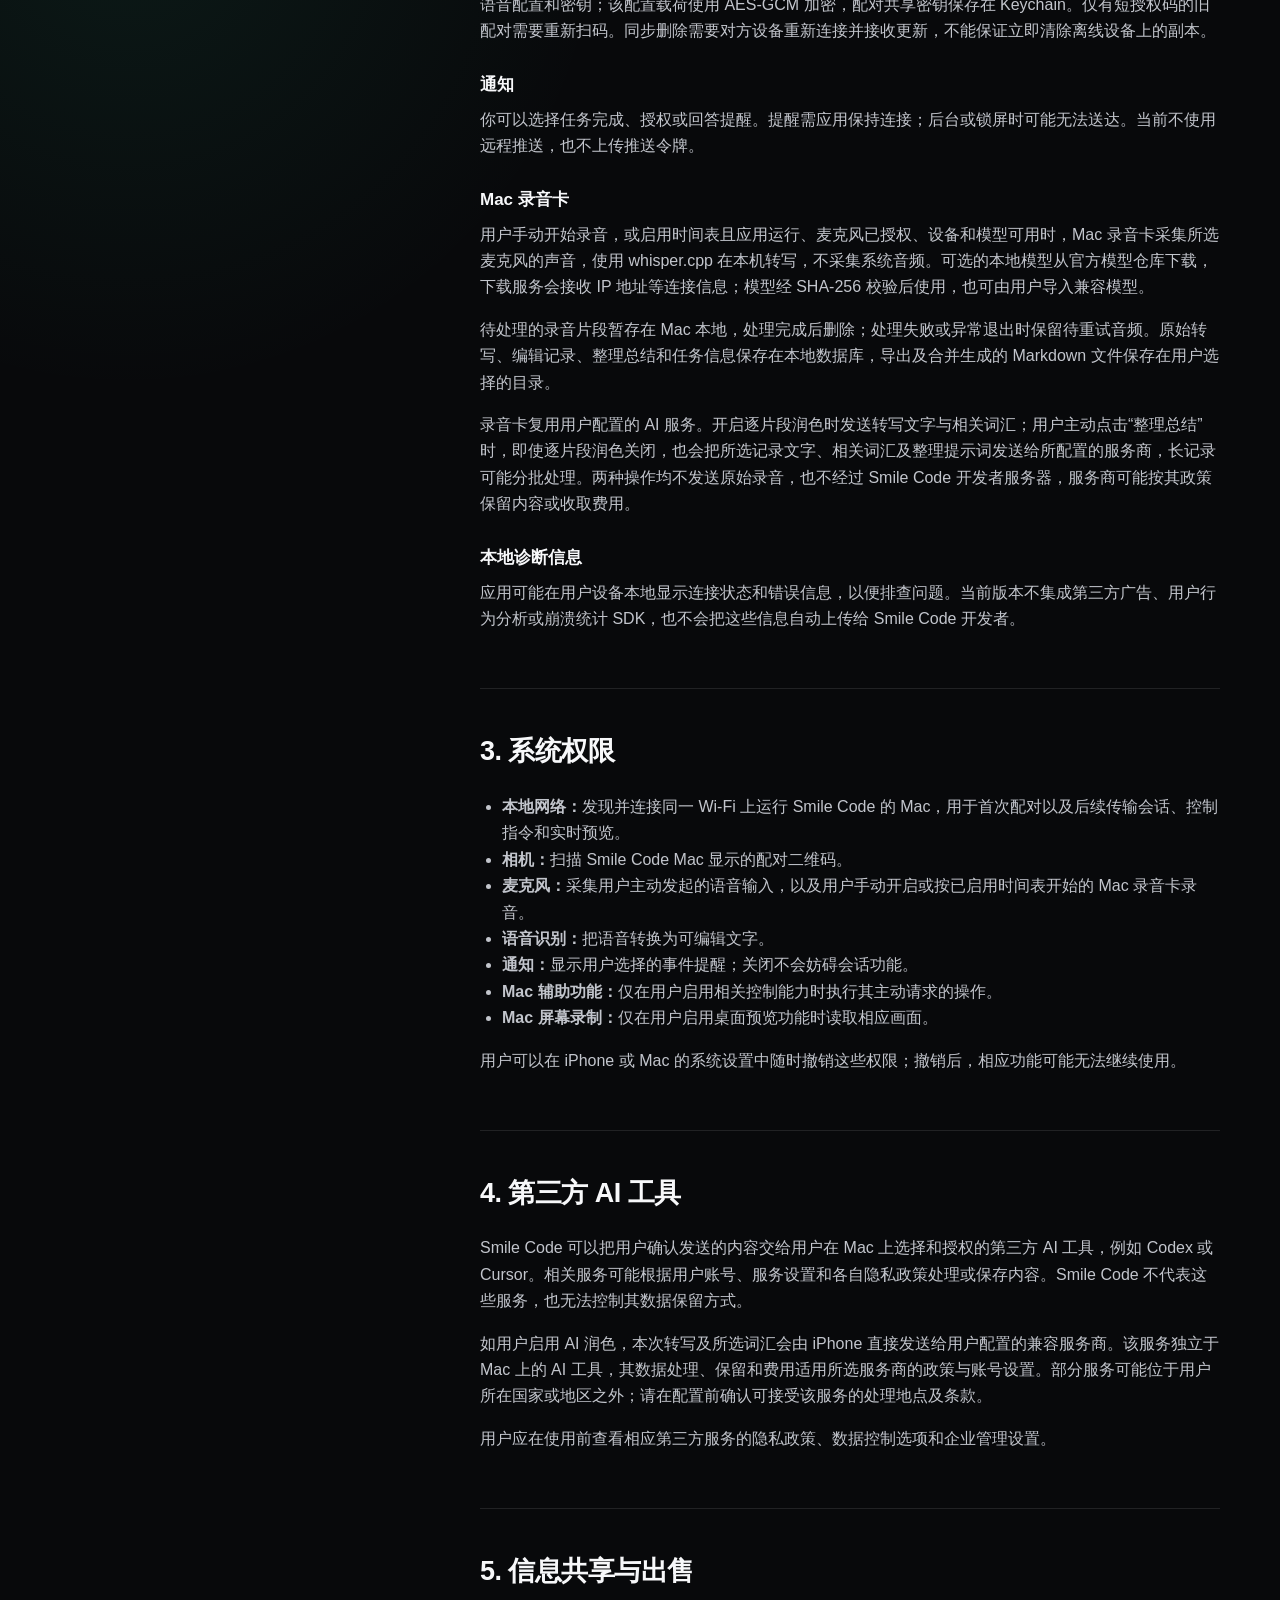
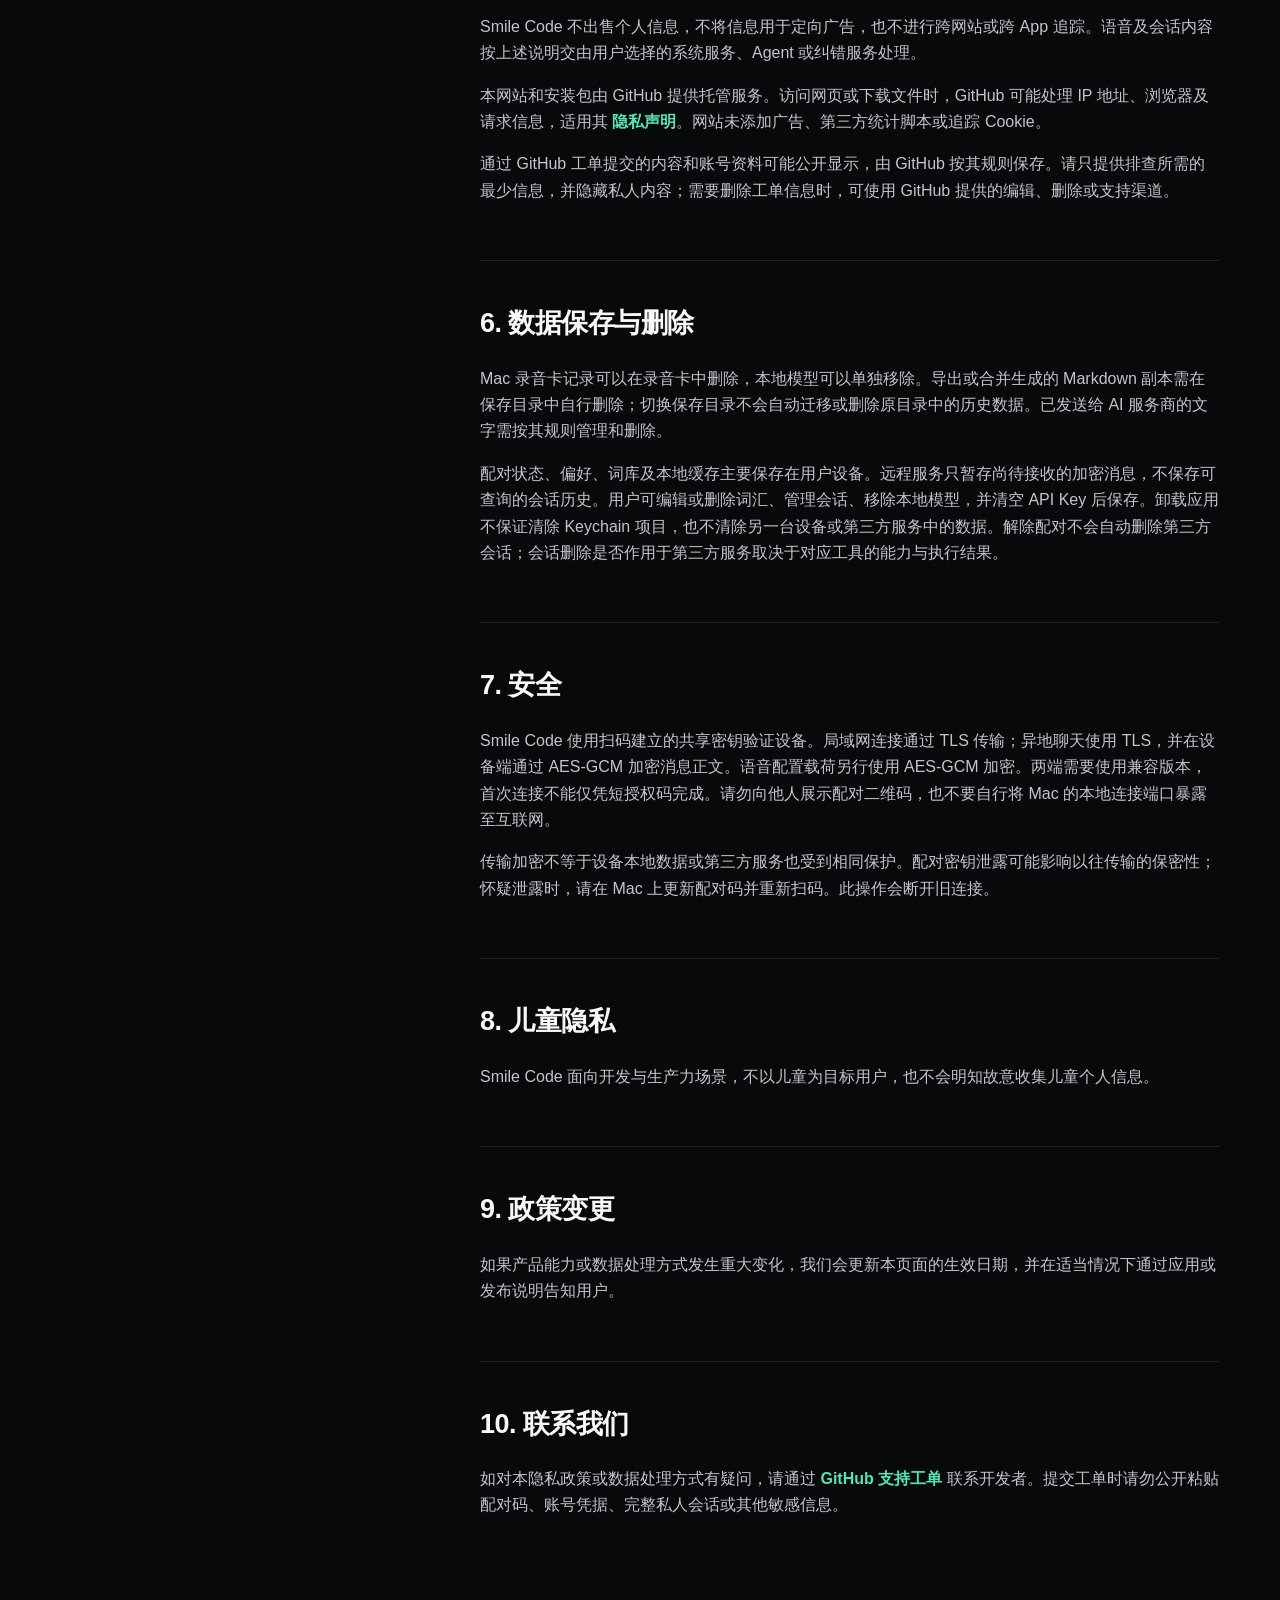
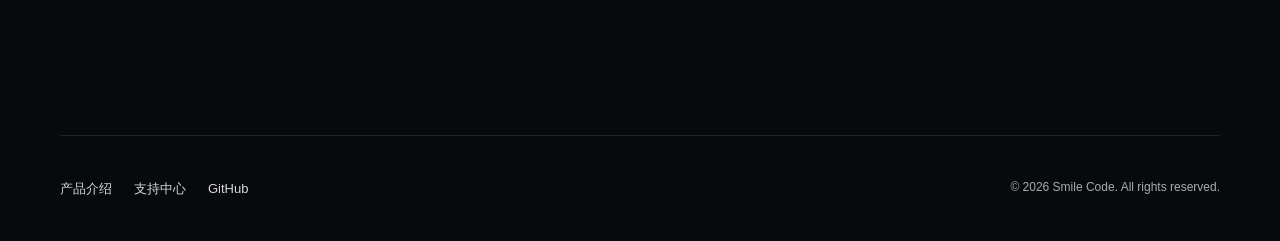
==== commit 8ac35a27: "Document encrypted remote chat data handling" ====
--- a/docs/privacy.html
+++ b/docs/privacy.html
@@ -25,14 +25,14 @@
     <div class="document-heading">
       <span class="eyebrow">Privacy Policy</span>
       <h1>Smile Code 隐私政策</h1>
-      <p>更新日期：2026 年 9 月 10 日。本政策说明 Smile Code 1.0 的数据处理方式。</p>
+      <p>更新日期：2026 年 9 月 25 日。本政策说明 Smile Code 1.0.3 起的数据处理方式。</p>
     </div>
 
     <div class="document-layout">
       <aside class="document-summary">
         <strong>隐私摘要</strong>
         <ul>
-          <li>不运营 Smile Code 云端中转服务器</li>
+          <li>异地聊天由自有服务转发端到端加密消息；桌面画面仅在局域网内传输</li>
           <li>不投放广告</li>
           <li>不进行跨 App 追踪</li>
           <li>主要数据在 iPhone 与 Mac 之间传输</li>
@@ -53,7 +53,8 @@
           <p>为连接用户的 iPhone 与 Mac，应用会在设备本地保存配对码、设备标识、服务名称、连接状态和用户偏好。这些信息用于发现已配对的 Mac、恢复连接和同步控制设置。</p>
 
           <h3>用户输入和会话内容</h3>
-          <p>当用户主动使用文字、语音转写或控制操作时，相关文本、命令和会话数据会通过用户的局域网在 iPhone 与 Mac 之间传输。Smile Code 不运营用于中转或读取这些内容的开发者云端服务器。</p>
+          <p>当手机与 Mac 位于同一局域网时，文字、控制指令和桌面画面直接在两台设备之间传输。异地连接时，两端会主动连接 Smile Code 的 HTTPS 消息服务；会话文字和控制指令在设备上加密后由该服务转发，服务端没有解密密钥，无法读取对话正文。异地连接不传输桌面画面，Mac 必须保持开机并运行配套应用。</p>
+          <p>消息服务处理连接所需的 IP 地址、请求时间、设备角色公钥、配对房间标识及密文长度。待接收的密文只暂存在服务内存中，确认接收、房间闲置回收或服务重启后清除；不在服务端保存聊天历史。服务端持久保存每日总流量额度，不保存个人会话正文。服务器的带宽和用量有上限，繁忙或额度用尽时异地聊天可能暂不可用。</p>
 
           <h3>语音数据</h3>
           <p>系统识别模式需要麦克风和语音识别权限，使用 Apple Speech 把录音转换为文字；是否由 Apple 在线处理取决于系统、语言和服务状态。Apple 的处理适用其隐私政策和系统设置。Smile Code 不向开发者服务器上传原始录音。</p>
@@ -106,12 +107,12 @@
         <section>
           <h2>6. 数据保存与删除</h2>
           <p>Mac 录音卡记录可以在录音卡中删除，本地模型可以单独移除。导出或合并生成的 Markdown 副本需在保存目录中自行删除；切换保存目录不会自动迁移或删除原目录中的历史数据。已发送给 AI 服务商的文字需按其规则管理和删除。</p>
-          <p>配对状态、偏好、词库及本地缓存主要保存在用户设备。用户可编辑或删除词汇、管理会话、移除本地模型，并清空 API Key 后保存。卸载应用不保证清除 Keychain 项目，也不清除另一台设备或第三方服务中的数据。解除配对不会自动删除第三方会话；会话删除是否作用于第三方服务取决于对应工具的能力与执行结果。</p>
+          <p>配对状态、偏好、词库及本地缓存主要保存在用户设备。远程服务只暂存尚待接收的加密消息，不保存可查询的会话历史。用户可编辑或删除词汇、管理会话、移除本地模型，并清空 API Key 后保存。卸载应用不保证清除 Keychain 项目，也不清除另一台设备或第三方服务中的数据。解除配对不会自动删除第三方会话；会话删除是否作用于第三方服务取决于对应工具的能力与执行结果。</p>
         </section>
 
         <section>
           <h2>7. 安全</h2>
-          <p>Smile Code 使用扫码建立的共享密钥验证设备，并通过 TLS 加密会话、控制指令和视频传输；语音配置载荷另行使用 AES-GCM 加密。两端需要使用兼容版本，首次连接不能仅凭短授权码完成。请勿向他人展示配对二维码，也不要将连接端口暴露至互联网。</p>
+          <p>Smile Code 使用扫码建立的共享密钥验证设备。局域网连接通过 TLS 传输；异地聊天使用 TLS，并在设备端通过 AES-GCM 加密消息正文。语音配置载荷另行使用 AES-GCM 加密。两端需要使用兼容版本，首次连接不能仅凭短授权码完成。请勿向他人展示配对二维码，也不要自行将 Mac 的本地连接端口暴露至互联网。</p>
           <p>传输加密不等于设备本地数据或第三方服务也受到相同保护。配对密钥泄露可能影响以往传输的保密性；怀疑泄露时，请在 Mac 上更新配对码并重新扫码。此操作会断开旧连接。</p>
         </section>
 
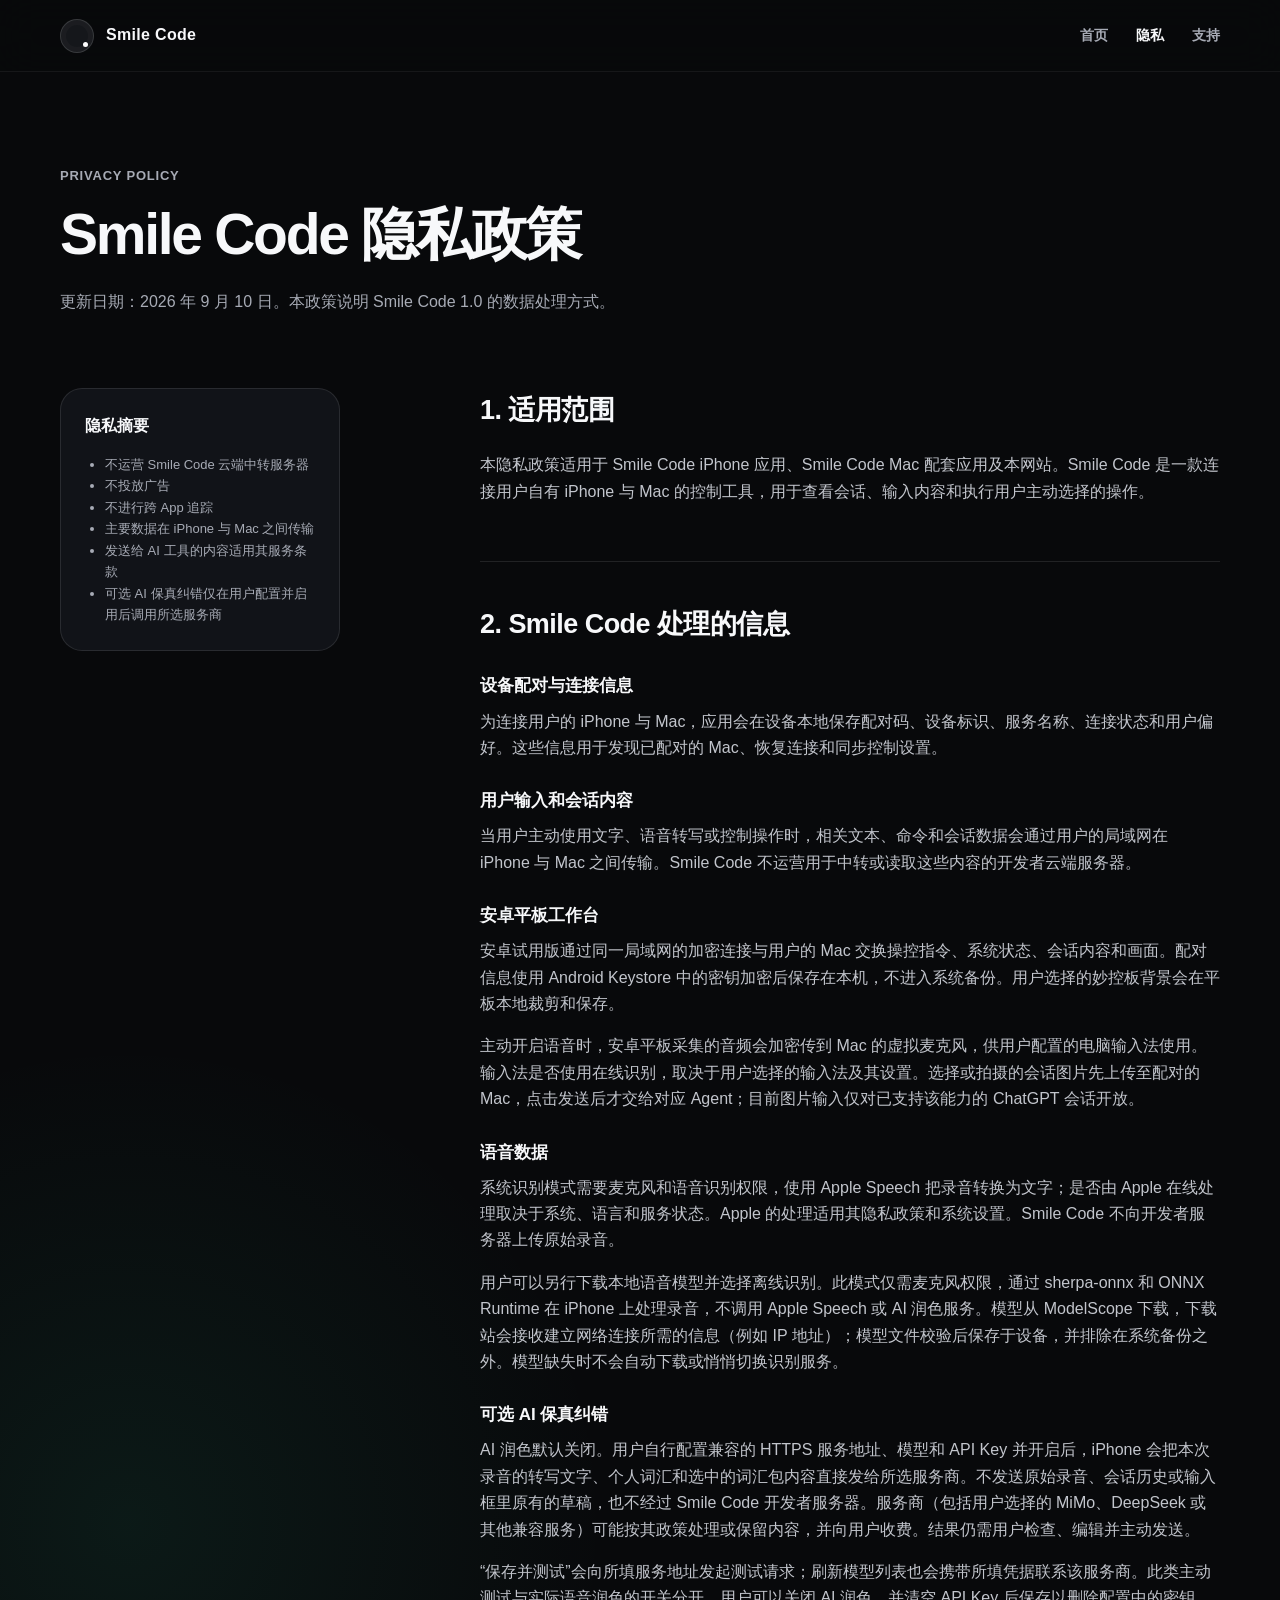
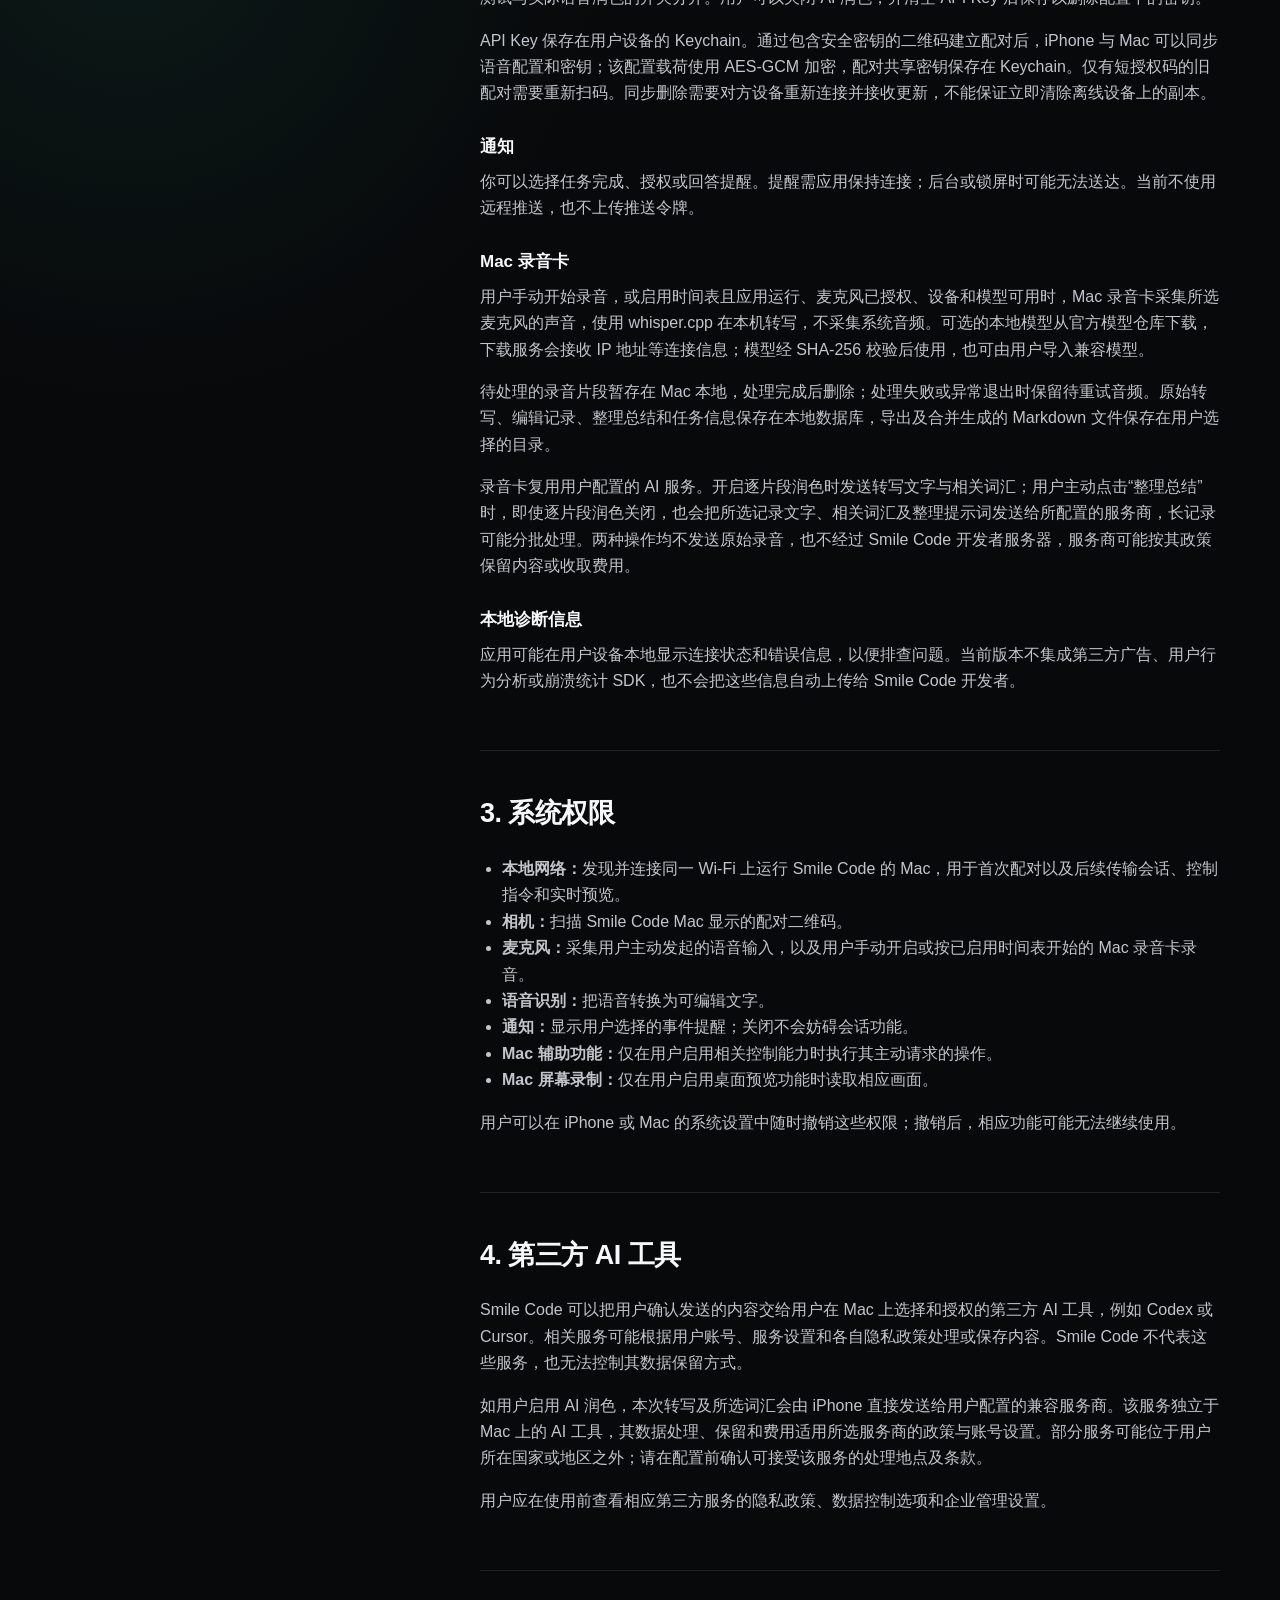
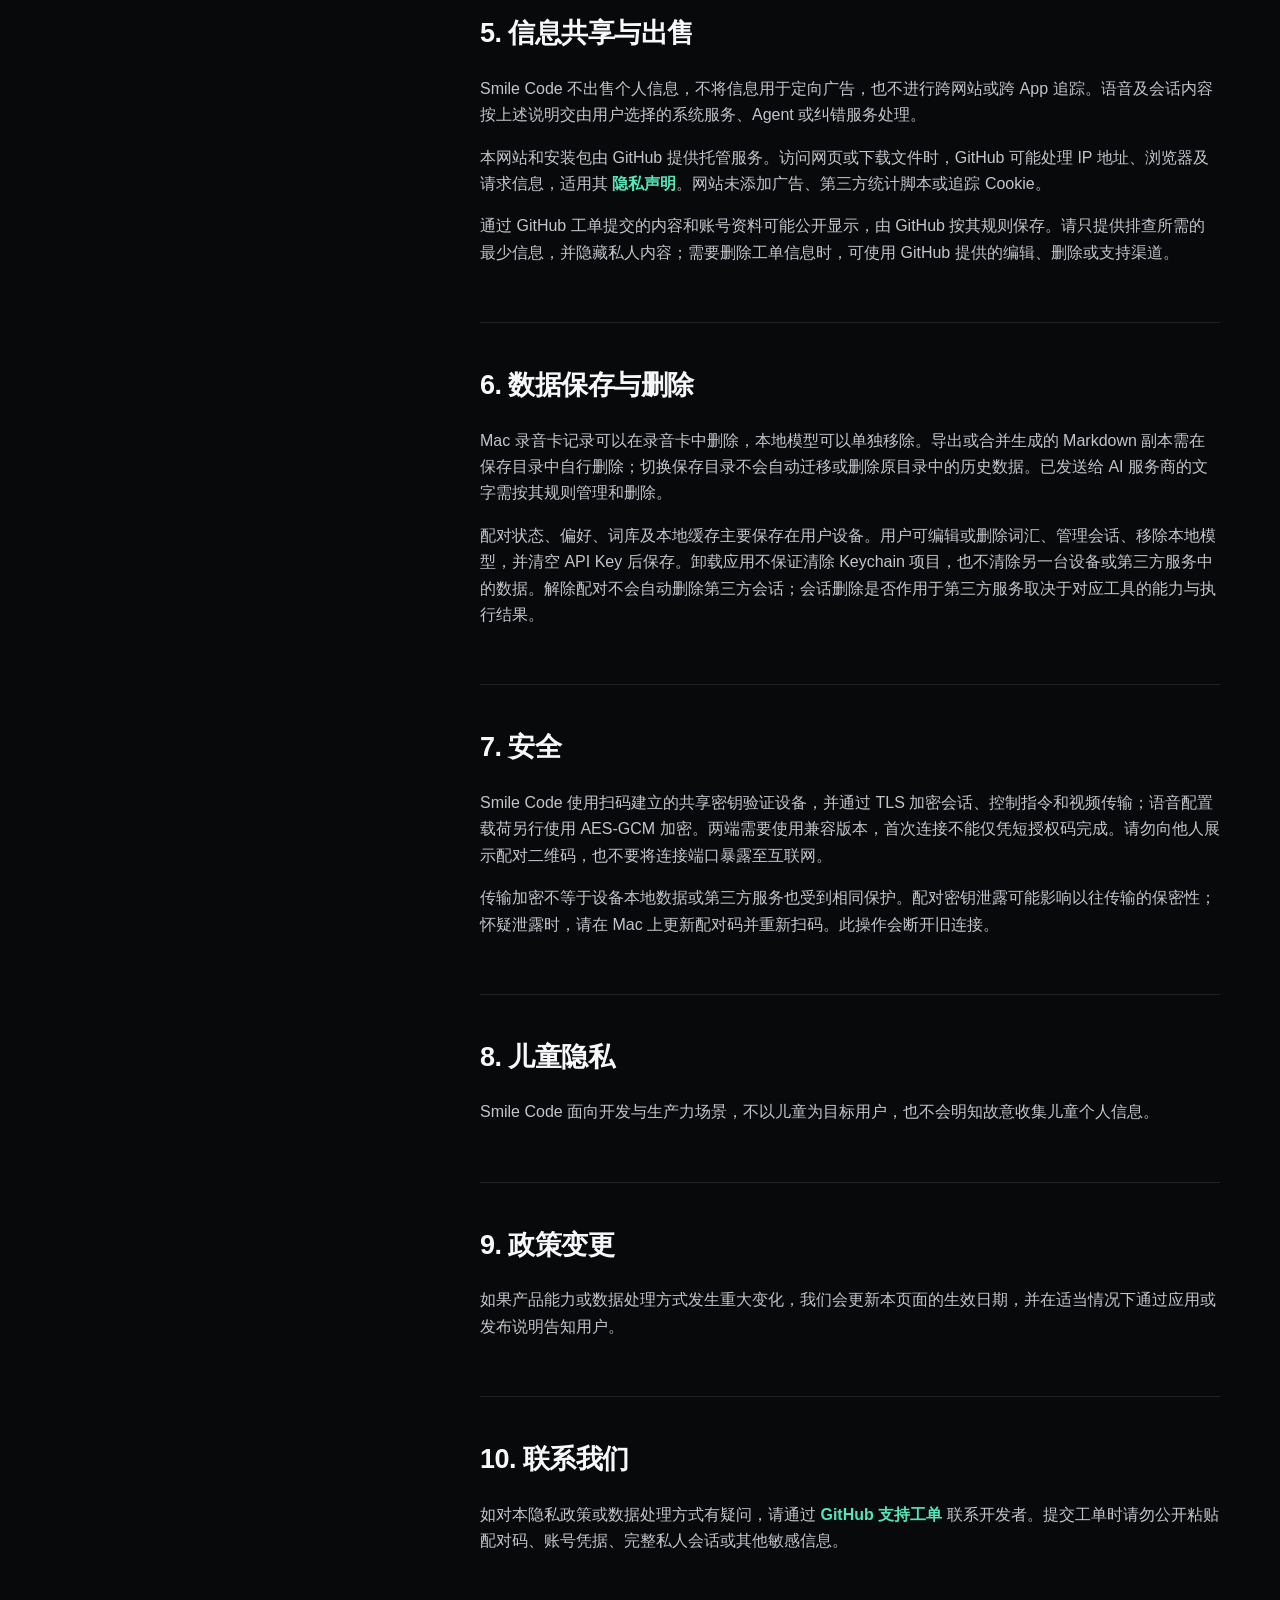
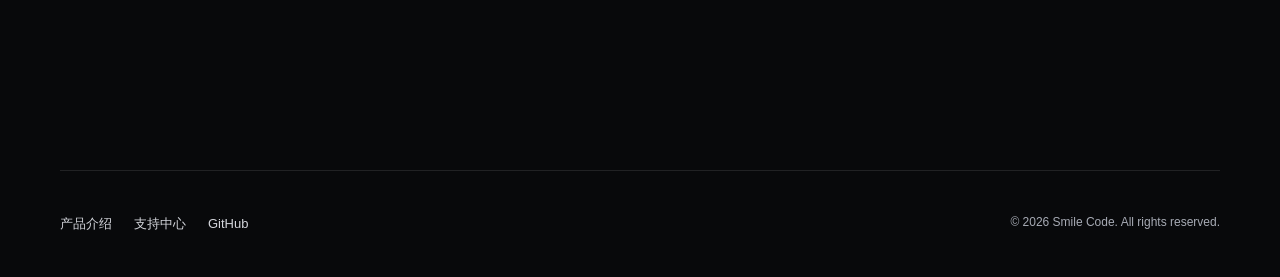
==== commit 56aad782: "Add Android tablet trial download and privacy information" ====
--- a/docs/privacy.html
+++ b/docs/privacy.html
@@ -25,14 +25,14 @@
     <div class="document-heading">
       <span class="eyebrow">Privacy Policy</span>
       <h1>Smile Code 隐私政策</h1>
-      <p>更新日期：2026 年 9 月 25 日。本政策说明 Smile Code 1.0.3 起的数据处理方式。</p>
+      <p>更新日期：2026 年 9 月 10 日。本政策说明 Smile Code 1.0 的数据处理方式。</p>
     </div>
 
     <div class="document-layout">
       <aside class="document-summary">
         <strong>隐私摘要</strong>
         <ul>
-          <li>异地聊天由自有服务转发端到端加密消息；桌面画面仅在局域网内传输</li>
+          <li>不运营 Smile Code 云端中转服务器</li>
           <li>不投放广告</li>
           <li>不进行跨 App 追踪</li>
           <li>主要数据在 iPhone 与 Mac 之间传输</li>
@@ -53,8 +53,11 @@
           <p>为连接用户的 iPhone 与 Mac，应用会在设备本地保存配对码、设备标识、服务名称、连接状态和用户偏好。这些信息用于发现已配对的 Mac、恢复连接和同步控制设置。</p>
 
           <h3>用户输入和会话内容</h3>
-          <p>当手机与 Mac 位于同一局域网时，文字、控制指令和桌面画面直接在两台设备之间传输。异地连接时，两端会主动连接 Smile Code 的 HTTPS 消息服务；会话文字和控制指令在设备上加密后由该服务转发，服务端没有解密密钥，无法读取对话正文。异地连接不传输桌面画面，Mac 必须保持开机并运行配套应用。</p>
-          <p>消息服务处理连接所需的 IP 地址、请求时间、设备角色公钥、配对房间标识及密文长度。待接收的密文只暂存在服务内存中，确认接收、房间闲置回收或服务重启后清除；不在服务端保存聊天历史。服务端持久保存每日总流量额度，不保存个人会话正文。服务器的带宽和用量有上限，繁忙或额度用尽时异地聊天可能暂不可用。</p>
+          <p>当用户主动使用文字、语音转写或控制操作时，相关文本、命令和会话数据会通过用户的局域网在 iPhone 与 Mac 之间传输。Smile Code 不运营用于中转或读取这些内容的开发者云端服务器。</p>
+
+          <h3>安卓平板工作台</h3>
+          <p>安卓试用版通过同一局域网的加密连接与用户的 Mac 交换操控指令、系统状态、会话内容和画面。配对信息使用 Android Keystore 中的密钥加密后保存在本机，不进入系统备份。用户选择的妙控板背景会在平板本地裁剪和保存。</p>
+          <p>主动开启语音时，安卓平板采集的音频会加密传到 Mac 的虚拟麦克风，供用户配置的电脑输入法使用。输入法是否使用在线识别，取决于用户选择的输入法及其设置。选择或拍摄的会话图片先上传至配对的 Mac，点击发送后才交给对应 Agent；目前图片输入仅对已支持该能力的 ChatGPT 会话开放。</p>
 
           <h3>语音数据</h3>
           <p>系统识别模式需要麦克风和语音识别权限，使用 Apple Speech 把录音转换为文字；是否由 Apple 在线处理取决于系统、语言和服务状态。Apple 的处理适用其隐私政策和系统设置。Smile Code 不向开发者服务器上传原始录音。</p>
@@ -107,12 +110,12 @@
         <section>
           <h2>6. 数据保存与删除</h2>
           <p>Mac 录音卡记录可以在录音卡中删除，本地模型可以单独移除。导出或合并生成的 Markdown 副本需在保存目录中自行删除；切换保存目录不会自动迁移或删除原目录中的历史数据。已发送给 AI 服务商的文字需按其规则管理和删除。</p>
-          <p>配对状态、偏好、词库及本地缓存主要保存在用户设备。远程服务只暂存尚待接收的加密消息，不保存可查询的会话历史。用户可编辑或删除词汇、管理会话、移除本地模型，并清空 API Key 后保存。卸载应用不保证清除 Keychain 项目，也不清除另一台设备或第三方服务中的数据。解除配对不会自动删除第三方会话；会话删除是否作用于第三方服务取决于对应工具的能力与执行结果。</p>
+          <p>配对状态、偏好、词库及本地缓存主要保存在用户设备。用户可编辑或删除词汇、管理会话、移除本地模型，并清空 API Key 后保存。卸载应用不保证清除 Keychain 项目，也不清除另一台设备或第三方服务中的数据。解除配对不会自动删除第三方会话；会话删除是否作用于第三方服务取决于对应工具的能力与执行结果。</p>
         </section>
 
         <section>
           <h2>7. 安全</h2>
-          <p>Smile Code 使用扫码建立的共享密钥验证设备。局域网连接通过 TLS 传输；异地聊天使用 TLS，并在设备端通过 AES-GCM 加密消息正文。语音配置载荷另行使用 AES-GCM 加密。两端需要使用兼容版本，首次连接不能仅凭短授权码完成。请勿向他人展示配对二维码，也不要自行将 Mac 的本地连接端口暴露至互联网。</p>
+          <p>Smile Code 使用扫码建立的共享密钥验证设备，并通过 TLS 加密会话、控制指令和视频传输；语音配置载荷另行使用 AES-GCM 加密。两端需要使用兼容版本，首次连接不能仅凭短授权码完成。请勿向他人展示配对二维码，也不要将连接端口暴露至互联网。</p>
           <p>传输加密不等于设备本地数据或第三方服务也受到相同保护。配对密钥泄露可能影响以往传输的保密性；怀疑泄露时，请在 Mac 上更新配对码并重新扫码。此操作会断开旧连接。</p>
         </section>
 
